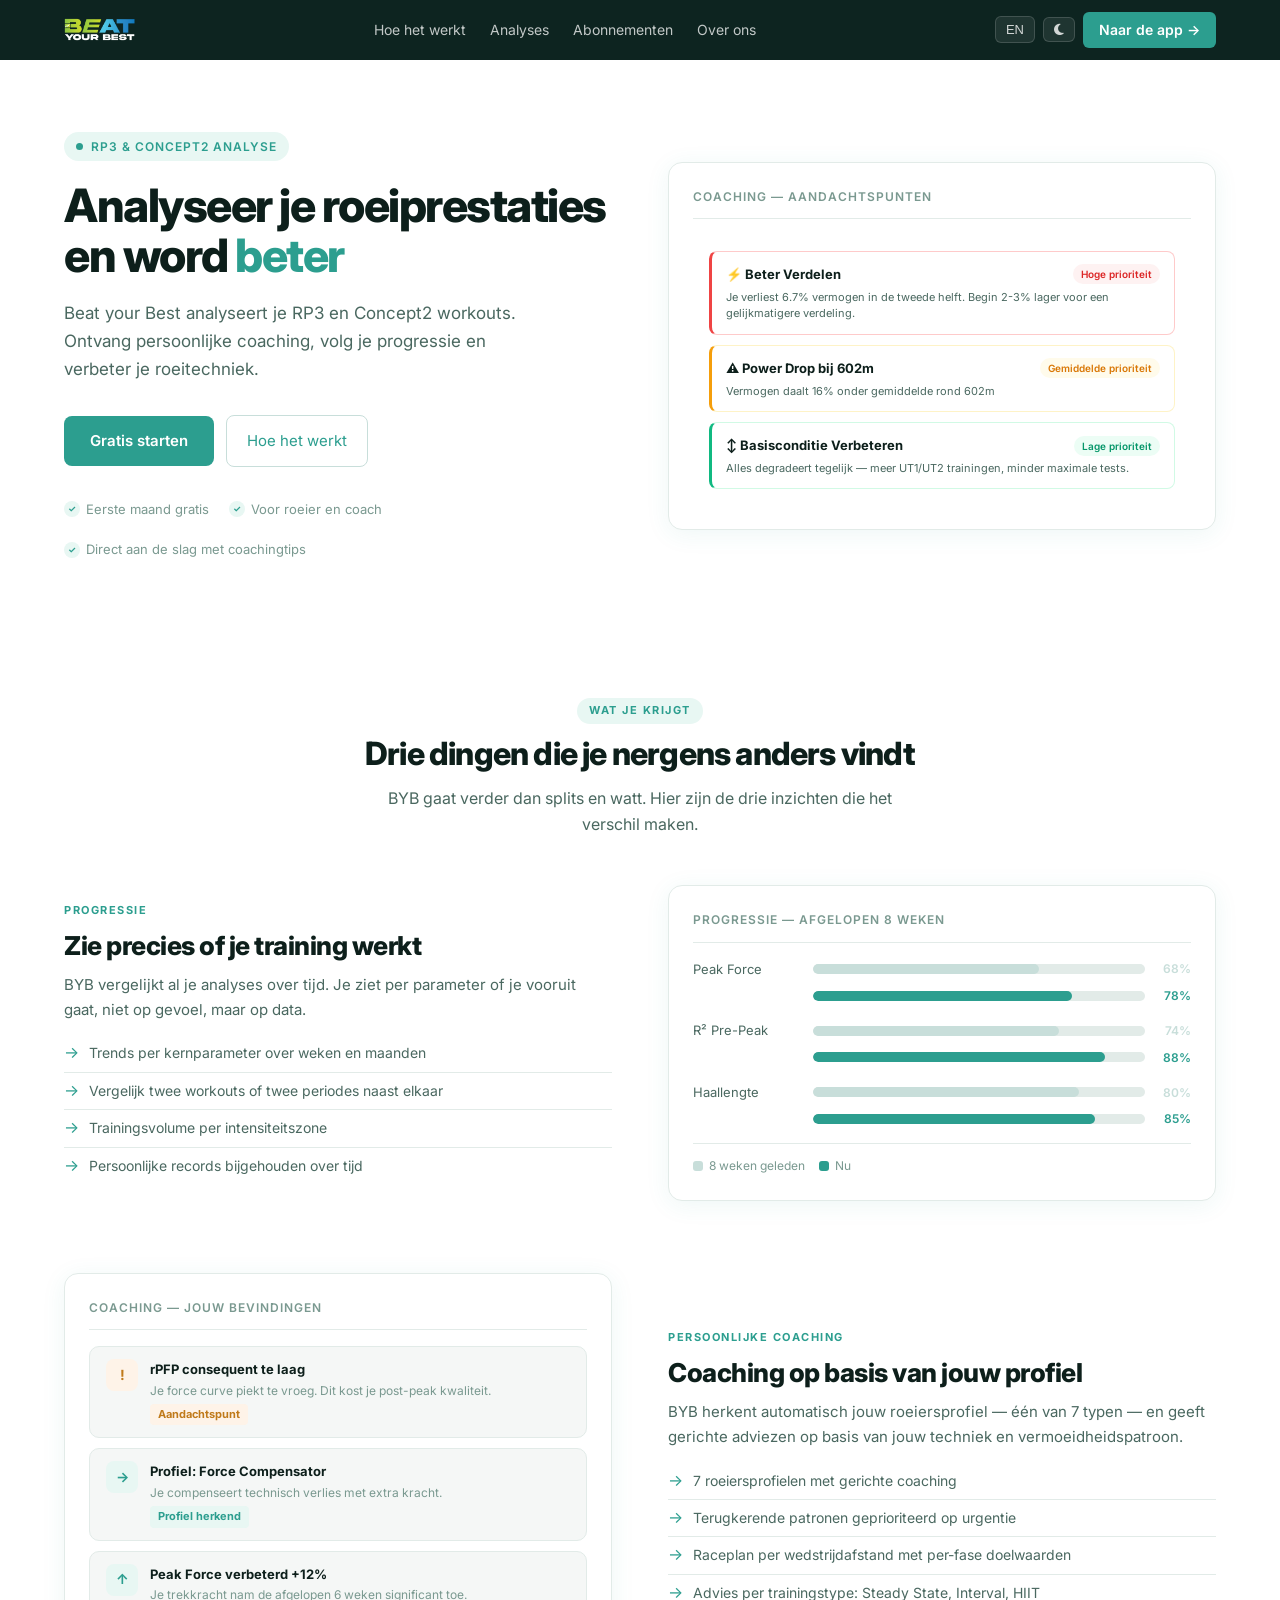
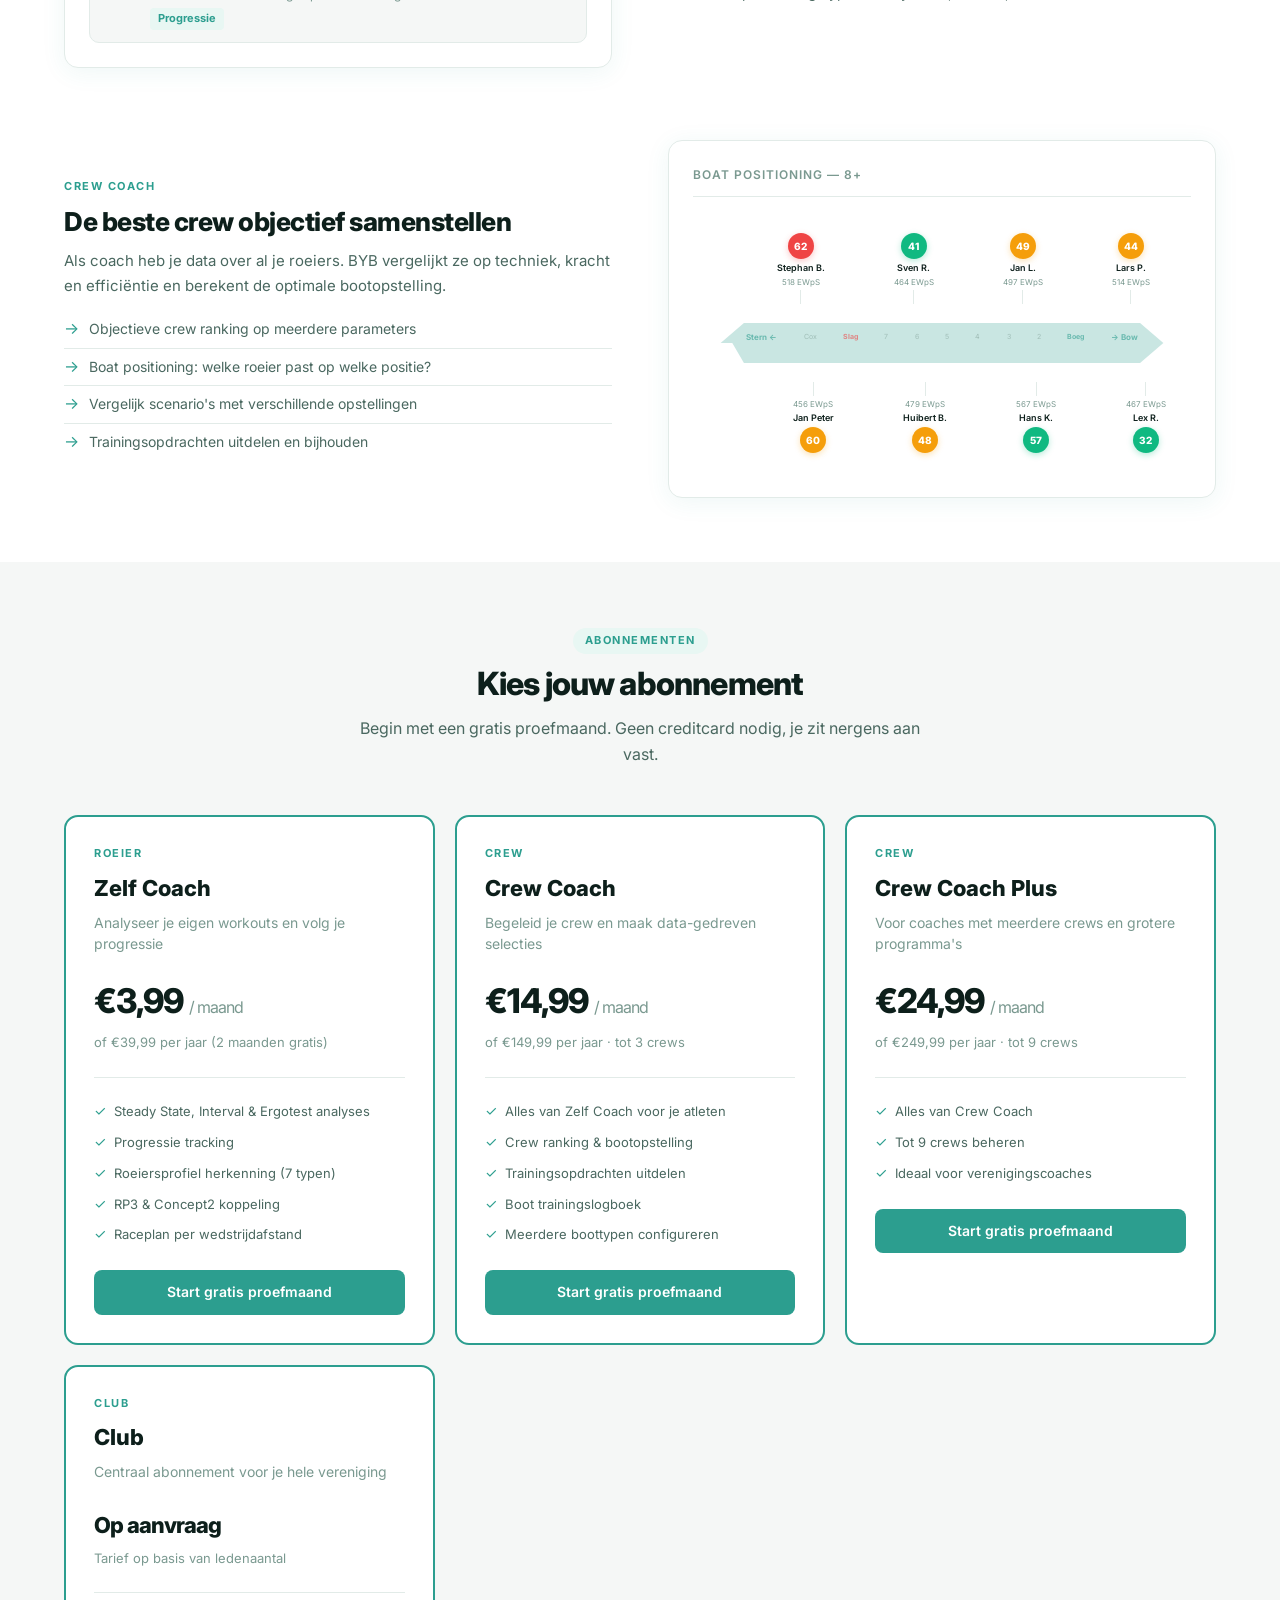
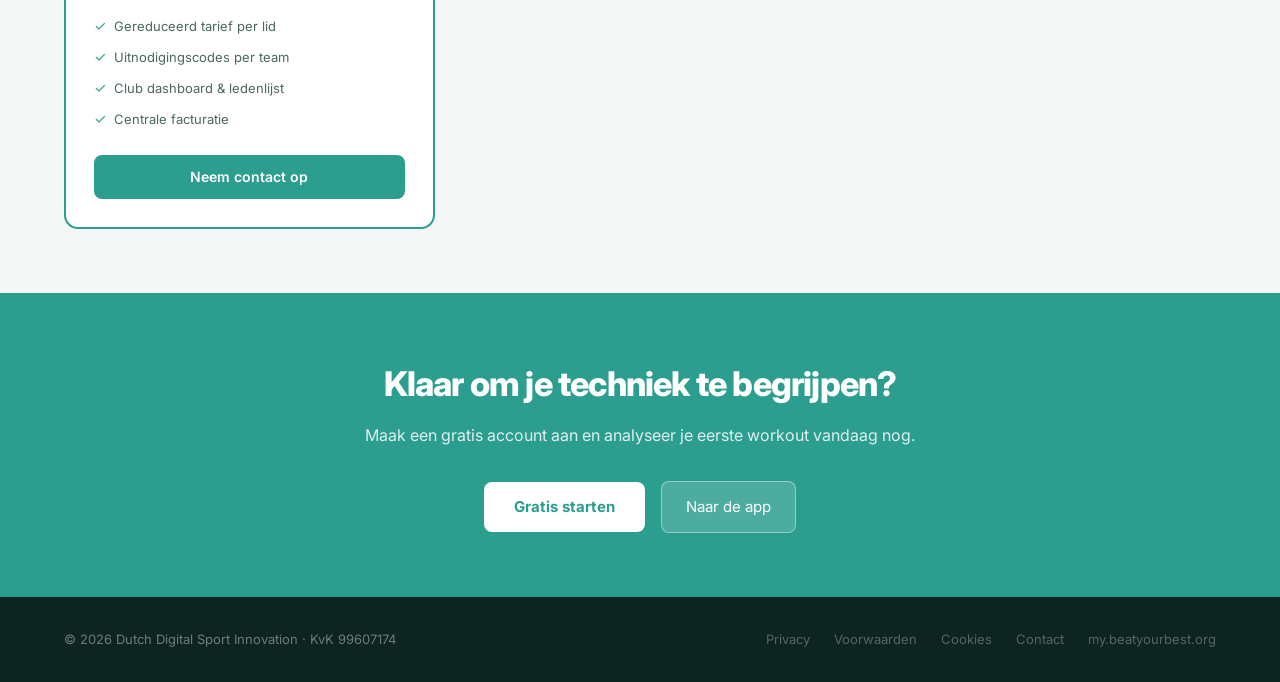
==== index.html @ cb7a7b47 "feat: boat positioning mockup — pointed hull + zigzag rower layout Boat shape: SVG with pointed bow/" ====
<!DOCTYPE html>
<html lang="nl" data-theme="light">
<head>
  <meta charset="UTF-8">
  <meta name="viewport" content="width=device-width, initial-scale=1.0">
  <title>Beat your Best — Analyseer je roeiprestaties</title>
  <meta name="description" content="Beat your Best analyseert je RP3 en Concept2 workouts. Ontvang persoonlijke coaching, volg je progressie en verbeter je roeitechniek.">
  <link rel="icon" type="image/x-icon" href="assets/favicon.ico">
  <link rel="icon" type="image/png" sizes="16x16" href="assets/favicon-16x16.png">
  <link rel="icon" type="image/png" sizes="32x32" href="assets/favicon-32x32.png">
  <link rel="apple-touch-icon" sizes="180x180" href="assets/apple-touch-icon.png">
  <link rel="preconnect" href="https://fonts.googleapis.com">
  <link rel="preconnect" href="https://fonts.gstatic.com" crossorigin>
  <link href="https://fonts.googleapis.com/css2?family=Inter:wght@400;500;600;700&display=swap" rel="stylesheet">
  <link rel="stylesheet" href="https://cdnjs.cloudflare.com/ajax/libs/font-awesome/6.4.0/css/all.min.css">
  <link rel="stylesheet" href="style.css">
</head>
<body>

<nav class="nav">
  <a href="index.html" class="nav-logo"><img src="assets/images/logo.png" alt="Beat your Best"></a>
  <button class="nav-hamburger" id="nav-hamburger" aria-label="Menu" aria-expanded="false">☰</button>
  <div class="nav-links" id="nav-links">
    <a href="how-it-works.html" data-nl="Hoe het werkt" data-en="How it works">Hoe het werkt</a>
    <a href="how-it-works.html#analyses" data-nl="Analyses" data-en="Analyses">Analyses</a>
    <a href="pricing.html" data-nl="Abonnementen" data-en="Pricing">Abonnementen</a>
    <a href="about.html" data-nl="Over ons" data-en="About us">Over ons</a>
  </div>
  <div class="nav-controls">
    <button class="nav-toggle-btn" id="lang-toggle"><i class="fas fa-globe" style="margin-right:4px;font-size:12px;"></i>EN</button>
    <button class="nav-toggle-btn" id="theme-toggle" aria-label="Thema wisselen"><i class="fas fa-moon" style="font-size:13px;"></i></button>
    <a href="https://my.beatyourbest.org" class="btn-portal" data-nl="Naar de app →" data-en="Go to app →">Naar de app →</a>
  </div>
</nav>

<section class="hero">
  <div class="hero-content">
    <div class="hero-eyebrow"><span class="hero-eyebrow-dot"></span><span data-nl="RP3 &amp; Concept2 analyse" data-en="RP3 &amp; Concept2 analysis">RP3 &amp; Concept2 analyse</span></div>
    <h1 class="hero-title"><span data-nl="Analyseer je roeiprestaties en word" data-en="Analyse your rowing performance and get">Analyseer je roeiprestaties en word</span> <em data-nl="beter" data-en="better">beter</em></h1>
    <p class="hero-body" data-nl="Beat your Best analyseert je RP3 en Concept2 workouts. Ontvang persoonlijke coaching, volg je progressie en verbeter je roeitechniek." data-en="Beat your Best analyses your RP3 and Concept2 workouts. Receive personal coaching, track your progression and improve your technique.">Beat your Best analyseert je RP3 en Concept2 workouts. Ontvang persoonlijke coaching, volg je progressie en verbeter je roeitechniek.</p>
    <div class="hero-actions">
      <a href="https://my.beatyourbest.org/register" class="btn-hero" data-nl="Gratis starten" data-en="Start for free">Gratis starten</a>
      <a href="how-it-works.html" class="btn-hero-ghost" data-nl="Hoe het werkt" data-en="How it works">Hoe het werkt</a>
    </div>
    <div class="hero-trust">
      <div class="trust-item"><div class="trust-check">✓</div><span data-nl="Eerste maand gratis" data-en="First month free">Eerste maand gratis</span></div>
      <div class="trust-item"><div class="trust-check">✓</div><span data-nl="Voor roeier en coach" data-en="For rower and coach">Voor roeier en coach</span></div>
      <div class="trust-item"><div class="trust-check">✓</div><span data-nl="Direct aan de slag met coachingtips" data-en="Instant coaching tips">Direct aan de slag met coachingtips</span></div>
    </div>
  </div>

  <div class="hero-mockups">
    <div class="visual-card">
      <div class="vc-header" data-nl="Coaching — Aandachtspunten" data-en="Coaching — Action Points">Coaching — Aandachtspunten</div>
      <div style="padding:16px;">
        <!-- Card 1: Hoge prioriteit -->
        <div style="background:var(--bg-card);border:1px solid #fecaca;border-left:3px solid #ef4444;border-radius:8px;padding:12px 14px;margin-bottom:10px;">
          <div style="display:flex;justify-content:space-between;align-items:center;margin-bottom:4px;">
            <span style="font-size:13px;font-weight:700;color:var(--text-h);">⚡ Beter Verdelen</span>
            <span style="font-size:10px;font-weight:600;background:#fef2f2;color:#dc2626;padding:2px 8px;border-radius:10px;">Hoge prioriteit</span>
          </div>
          <p style="font-size:11px;color:var(--text-body);margin:0;line-height:1.5;">Je verliest 6.7% vermogen in de tweede helft. Begin 2-3% lager voor een gelijkmatigere verdeling.</p>
        </div>
        <!-- Card 2: Gemiddelde prioriteit -->
        <div style="background:var(--bg-card);border:1px solid #fef3c7;border-left:3px solid #f59e0b;border-radius:8px;padding:12px 14px;margin-bottom:10px;">
          <div style="display:flex;justify-content:space-between;align-items:center;margin-bottom:4px;">
            <span style="font-size:13px;font-weight:700;color:var(--text-h);">⚠ Power Drop bij 602m</span>
            <span style="font-size:10px;font-weight:600;background:#fffbeb;color:#d97706;padding:2px 8px;border-radius:10px;">Gemiddelde prioriteit</span>
          </div>
          <p style="font-size:11px;color:var(--text-body);margin:0;line-height:1.5;">Vermogen daalt 16% onder gemiddelde rond 602m</p>
        </div>
        <!-- Card 3: Lage prioriteit -->
        <div style="background:var(--bg-card);border:1px solid #d1fae5;border-left:3px solid #10b981;border-radius:8px;padding:12px 14px;">
          <div style="display:flex;justify-content:space-between;align-items:center;margin-bottom:4px;">
            <span style="font-size:13px;font-weight:700;color:var(--text-h);">↕ Basisconditie Verbeteren</span>
            <span style="font-size:10px;font-weight:600;background:#ecfdf5;color:#059669;padding:2px 8px;border-radius:10px;">Lage prioriteit</span>
          </div>
          <p style="font-size:11px;color:var(--text-body);margin:0;line-height:1.5;">Alles degradeert tegelijk — meer UT1/UT2 trainingen, minder maximale tests.</p>
        </div>
      </div>
    </div>
  </div>
</section>

<section class="section-card">
  <div class="sec-center">
    <div class="sec-pill" data-nl="Wat je krijgt" data-en="What you get">Wat je krijgt</div>
    <h2 class="sec-title" data-nl="Drie dingen die je nergens anders vindt" data-en="Three things you won't find anywhere else">Drie dingen die je nergens anders vindt</h2>
    <p class="sec-sub" data-nl="BYB gaat verder dan splits en watt. Hier zijn de drie inzichten die het verschil maken." data-en="BYB goes beyond splits and watts. Here are the three insights that make the difference.">BYB gaat verder dan splits en watt. Hier zijn de drie inzichten die het verschil maken.</p>
  </div>

  <div class="feature-block">
    <div>
      <div class="feat-label" data-nl="Progressie" data-en="Progression">Progressie</div>
      <h3 class="feat-title" data-nl="Zie precies of je training werkt" data-en="See exactly whether your training works">Zie precies of je training werkt</h3>
      <p class="feat-body" data-nl="BYB vergelijkt al je analyses over tijd. Je ziet per parameter of je vooruit gaat, niet op gevoel, maar op data." data-en="BYB compares all your analyses over time. You see per parameter whether you're improving — not by feel, but by data.">BYB vergelijkt al je analyses over tijd. Je ziet per parameter of je vooruitgaat, niet op gevoel, maar op data.</p>
      <ul class="feat-list">
        <li><span class="fl-dot">→</span><span data-nl="Trends per kernparameter over weken en maanden" data-en="Trends per key parameter over weeks and months">Trends per kernparameter over weken en maanden</span></li>
        <li><span class="fl-dot">→</span><span data-nl="Vergelijk twee workouts of twee periodes naast elkaar" data-en="Compare two workouts or two periods side by side">Vergelijk twee workouts of twee periodes naast elkaar</span></li>
        <li><span class="fl-dot">→</span><span data-nl="Trainingsvolume per intensiteitszone" data-en="Training volume per intensity zone">Trainingsvolume per intensiteitszone</span></li>
        <li><span class="fl-dot">→</span><span data-nl="Persoonlijke records bijgehouden over tijd" data-en="Personal records tracked over time">Persoonlijke records bijgehouden over tijd</span></li>
      </ul>
    </div>
    <div class="visual-card">
      <div class="vc-header" data-nl="Progressie — afgelopen 8 weken" data-en="Progression — last 8 weeks">Progressie — afgelopen 8 weken</div>
      <div class="prog-row"><div class="prog-name">Peak Force</div><div class="prog-bar-bg"><div class="prog-bar prog-bar-prev" style="width:68%"></div></div><div class="prog-val prog-val-prev">68%</div></div>
      <div class="prog-row"><div class="prog-name">&nbsp;</div><div class="prog-bar-bg"><div class="prog-bar" style="width:78%"></div></div><div class="prog-val">78%</div></div>
      <div class="prog-spacer"></div>
      <div class="prog-row"><div class="prog-name">R² Pre-Peak</div><div class="prog-bar-bg"><div class="prog-bar prog-bar-prev" style="width:74%"></div></div><div class="prog-val prog-val-prev">74%</div></div>
      <div class="prog-row"><div class="prog-name">&nbsp;</div><div class="prog-bar-bg"><div class="prog-bar" style="width:88%"></div></div><div class="prog-val">88%</div></div>
      <div class="prog-spacer"></div>
      <div class="prog-row"><div class="prog-name">Haallengte</div><div class="prog-bar-bg"><div class="prog-bar prog-bar-prev" style="width:80%"></div></div><div class="prog-val prog-val-prev">80%</div></div>
      <div class="prog-row"><div class="prog-name">&nbsp;</div><div class="prog-bar-bg"><div class="prog-bar" style="width:85%"></div></div><div class="prog-val">85%</div></div>
      <div class="prog-legend">
        <div class="leg-item"><div class="leg-dot leg-dot-prev"></div><div class="leg-label" data-nl="8 weken geleden" data-en="8 weeks ago">8 weken geleden</div></div>
        <div class="leg-item"><div class="leg-dot"></div><div class="leg-label" data-nl="Nu" data-en="Now">Nu</div></div>
      </div>
    </div>
  </div>

  <div class="feature-block feature-block-reverse">
    <div>
      <div class="feat-label" data-nl="Persoonlijke coaching" data-en="Personal coaching">Persoonlijke coaching</div>
      <h3 class="feat-title" data-nl="Coaching op basis van jouw profiel" data-en="Coaching based on your profile">Coaching op basis van jouw profiel</h3>
      <p class="feat-body" data-nl="BYB herkent automatisch jouw roeiersprofiel — één van 7 typen — en geeft gerichte adviezen op basis van jouw techniek en vermoeidheidspatroon." data-en="BYB automatically identifies your rowing profile — one of 7 types — and gives targeted advice based on your technique and fatigue pattern.">BYB herkent automatisch jouw roeiersprofiel — één van 7 typen — en geeft gerichte adviezen op basis van jouw techniek en vermoeidheidspatroon.</p>
      <ul class="feat-list">
        <li><span class="fl-dot">→</span><span data-nl="7 roeiersprofielen met gerichte coaching" data-en="7 rowing profiles with targeted coaching">7 roeiersprofielen met gerichte coaching</span></li>
        <li><span class="fl-dot">→</span><span data-nl="Terugkerende patronen geprioriteerd op urgentie" data-en="Recurring patterns prioritised by urgency">Terugkerende patronen geprioriteerd op urgentie</span></li>
        <li><span class="fl-dot">→</span><span data-nl="Raceplan per wedstrijdafstand met per-fase doelwaarden" data-en="Race plan per distance with per-phase targets">Raceplan per wedstrijdafstand met per-fase doelwaarden</span></li>
        <li><span class="fl-dot">→</span><span data-nl="Advies per trainingstype: Steady State, Interval, HIIT" data-en="Advice per training type: Steady State, Interval, HIIT">Advies per trainingstype: Steady State, Interval, HIIT</span></li>
      </ul>
    </div>
    <div class="visual-card">
      <div class="vc-header" data-nl="Coaching — jouw bevindingen" data-en="Coaching — your findings">Coaching — jouw bevindingen</div>
      <div class="coach-pill-row">
        <div class="coach-pill"><div class="cp-icon cp-icon-warn">!</div><div><div class="cp-title" data-nl="rPFP consequent te laag" data-en="rPFP consistently too low">rPFP consequent te laag</div><div class="cp-body" data-nl="Je force curve piekt te vroeg. Dit kost je post-peak kwaliteit." data-en="Your force curve peaks too early, costing post-peak quality.">Je force curve piekt te vroeg. Dit kost je post-peak kwaliteit.</div><span class="cp-tag cp-tag-warn" data-nl="Aandachtspunt" data-en="Action point">Aandachtspunt</span></div></div>
        <div class="coach-pill"><div class="cp-icon">→</div><div><div class="cp-title" data-nl="Profiel: Force Compensator" data-en="Profile: Force Compensator">Profiel: Force Compensator</div><div class="cp-body" data-nl="Je compenseert technisch verlies met extra kracht." data-en="You compensate for technical loss with extra power.">Je compenseert technisch verlies met extra kracht.</div><span class="cp-tag" data-nl="Profiel herkend" data-en="Profile identified">Profiel herkend</span></div></div>
        <div class="coach-pill"><div class="cp-icon">↑</div><div><div class="cp-title" data-nl="Peak Force verbeterd +12%" data-en="Peak Force improved +12%">Peak Force verbeterd +12%</div><div class="cp-body" data-nl="Je trekkracht nam de afgelopen 6 weken significant toe." data-en="Your pulling force increased significantly over 6 weeks.">Je trekkracht nam de afgelopen 6 weken significant toe.</div><span class="cp-tag" data-nl="Progressie" data-en="Progression">Progressie</span></div></div>
      </div>
    </div>
  </div>

  <div class="feature-block">
    <div>
      <div class="feat-label">Crew Coach</div>
      <h3 class="feat-title" data-nl="De beste crew objectief samenstellen" data-en="Objectively build the best crew">De beste crew objectief samenstellen</h3>
      <p class="feat-body" data-nl="Als coach heb je data over al je roeiers. BYB vergelijkt ze op techniek, kracht en efficiëntie en berekent de optimale bootopstelling." data-en="As a coach you have data on all your rowers. BYB compares them on technique, strength and efficiency and calculates the optimal boat line-up.">Als coach heb je data over al je roeiers. BYB vergelijkt ze op techniek, kracht en efficiëntie en berekent de optimale bootopstelling.</p>
      <ul class="feat-list">
        <li><span class="fl-dot">→</span><span data-nl="Objectieve crew ranking op meerdere parameters" data-en="Objective crew ranking on multiple parameters">Objectieve crew ranking op meerdere parameters</span></li>
        <li><span class="fl-dot">→</span><span data-nl="Boat positioning: welke roeier past op welke positie?" data-en="Boat positioning: which rower fits which position?">Boat positioning: welke roeier past op welke positie?</span></li>
        <li><span class="fl-dot">→</span><span data-nl="Vergelijk scenario's met verschillende opstellingen" data-en="Compare scenarios with different line-ups">Vergelijk scenario's met verschillende opstellingen</span></li>
        <li><span class="fl-dot">→</span><span data-nl="Trainingsopdrachten uitdelen en bijhouden" data-en="Assign and track training tasks">Trainingsopdrachten uitdelen en bijhouden</span></li>
      </ul>
    </div>
    <div class="visual-card">
      <div class="vc-header" data-nl="Boat Positioning — 8+" data-en="Boat Positioning — 8+">Boat Positioning — 8+</div>
      <!-- Boat shape with positions -->
      <div style="padding:20px 16px;">
        <!-- Boat SVG with pointed ends + zigzag rowers -->
        <div style="position:relative;height:220px;">
          <!-- Boat shape SVG -->
          <svg viewBox="0 0 400 60" style="position:absolute;top:80px;left:0;width:100%;height:60px;opacity:0.25;" preserveAspectRatio="none">
            <path d="M20,30 Q0,30 10,30 L30,10 L370,10 L390,30 L370,50 L30,50 Z" fill="#2c9e8f" />
          </svg>
          <!-- Position labels on boat -->
          <div style="position:absolute;top:98px;left:0;right:0;display:flex;justify-content:space-between;padding:0 8%;">
            <span style="font-size:8px;font-weight:700;color:var(--accent);opacity:0.6;">Stern ←</span>
            <span style="font-size:7px;color:var(--text-muted);opacity:0.5;">Cox</span>
            <span style="font-size:7px;font-weight:700;color:#ef4444;opacity:0.6;">Slag</span>
            <span style="font-size:7px;color:var(--text-muted);opacity:0.5;">7</span>
            <span style="font-size:7px;color:var(--text-muted);opacity:0.5;">6</span>
            <span style="font-size:7px;color:var(--text-muted);opacity:0.5;">5</span>
            <span style="font-size:7px;color:var(--text-muted);opacity:0.5;">4</span>
            <span style="font-size:7px;color:var(--text-muted);opacity:0.5;">3</span>
            <span style="font-size:7px;color:var(--text-muted);opacity:0.5;">2</span>
            <span style="font-size:7px;font-weight:700;color:var(--accent);opacity:0.6;">Boeg</span>
            <span style="font-size:8px;font-weight:700;color:var(--accent);opacity:0.6;">→ Bow</span>
          </div>
          <!-- SB rowers (top, offset right = verband) -->
          <div style="position:absolute;top:0;left:12%;right:8%;display:flex;justify-content:space-between;">
            <div style="text-align:center;transform:translateX(12px);">
              <div style="width:26px;height:26px;border-radius:50%;background:#ef4444;color:white;font-weight:800;font-size:10px;display:flex;align-items:center;justify-content:center;margin:0 auto 2px;box-shadow:0 2px 6px rgba(239,68,68,0.3);">62</div>
              <div style="font-weight:600;color:var(--text-h);font-size:9px;">Stephan B.</div>
              <div style="color:var(--text-muted);font-size:8px;">518 EWpS</div>
              <div style="width:1px;height:14px;background:var(--border);margin:2px auto 0;"></div>
            </div>
            <div style="text-align:center;transform:translateX(12px);">
              <div style="width:26px;height:26px;border-radius:50%;background:#10b981;color:white;font-weight:800;font-size:10px;display:flex;align-items:center;justify-content:center;margin:0 auto 2px;box-shadow:0 2px 6px rgba(16,185,129,0.3);">41</div>
              <div style="font-weight:600;color:var(--text-h);font-size:9px;">Sven R.</div>
              <div style="color:var(--text-muted);font-size:8px;">464 EWpS</div>
              <div style="width:1px;height:14px;background:var(--border);margin:2px auto 0;"></div>
            </div>
            <div style="text-align:center;transform:translateX(12px);">
              <div style="width:26px;height:26px;border-radius:50%;background:#f59e0b;color:white;font-weight:800;font-size:10px;display:flex;align-items:center;justify-content:center;margin:0 auto 2px;box-shadow:0 2px 6px rgba(245,158,11,0.3);">49</div>
              <div style="font-weight:600;color:var(--text-h);font-size:9px;">Jan L.</div>
              <div style="color:var(--text-muted);font-size:8px;">497 EWpS</div>
              <div style="width:1px;height:14px;background:var(--border);margin:2px auto 0;"></div>
            </div>
            <div style="text-align:center;transform:translateX(12px);">
              <div style="width:26px;height:26px;border-radius:50%;background:#f59e0b;color:white;font-weight:800;font-size:10px;display:flex;align-items:center;justify-content:center;margin:0 auto 2px;box-shadow:0 2px 6px rgba(245,158,11,0.3);">44</div>
              <div style="font-weight:600;color:var(--text-h);font-size:9px;">Lars P.</div>
              <div style="color:var(--text-muted);font-size:8px;">514 EWpS</div>
              <div style="width:1px;height:14px;background:var(--border);margin:2px auto 0;"></div>
            </div>
          </div>
          <!-- BB rowers (bottom, no offset = verband pattern) -->
          <div style="position:absolute;bottom:0;left:18%;right:2%;display:flex;justify-content:space-between;">
            <div style="text-align:center;">
              <div style="width:1px;height:14px;background:var(--border);margin:0 auto 2px;"></div>
              <div style="color:var(--text-muted);font-size:8px;">456 EWpS</div>
              <div style="font-weight:600;color:var(--text-h);font-size:9px;">Jan Peter</div>
              <div style="width:26px;height:26px;border-radius:50%;background:#f59e0b;color:white;font-weight:800;font-size:10px;display:flex;align-items:center;justify-content:center;margin:2px auto 0;box-shadow:0 2px 6px rgba(245,158,11,0.3);">60</div>
            </div>
            <div style="text-align:center;">
              <div style="width:1px;height:14px;background:var(--border);margin:0 auto 2px;"></div>
              <div style="color:var(--text-muted);font-size:8px;">479 EWpS</div>
              <div style="font-weight:600;color:var(--text-h);font-size:9px;">Huibert B.</div>
              <div style="width:26px;height:26px;border-radius:50%;background:#f59e0b;color:white;font-weight:800;font-size:10px;display:flex;align-items:center;justify-content:center;margin:2px auto 0;box-shadow:0 2px 6px rgba(245,158,11,0.3);">48</div>
            </div>
            <div style="text-align:center;">
              <div style="width:1px;height:14px;background:var(--border);margin:0 auto 2px;"></div>
              <div style="color:var(--text-muted);font-size:8px;">567 EWpS</div>
              <div style="font-weight:600;color:var(--text-h);font-size:9px;">Hans K.</div>
              <div style="width:26px;height:26px;border-radius:50%;background:#10b981;color:white;font-weight:800;font-size:10px;display:flex;align-items:center;justify-content:center;margin:2px auto 0;box-shadow:0 2px 6px rgba(16,185,129,0.3);">57</div>
            </div>
            <div style="text-align:center;">
              <div style="width:1px;height:14px;background:var(--border);margin:0 auto 2px;"></div>
              <div style="color:var(--text-muted);font-size:8px;">467 EWpS</div>
              <div style="font-weight:600;color:var(--text-h);font-size:9px;">Lex R.</div>
              <div style="width:26px;height:26px;border-radius:50%;background:#10b981;color:white;font-weight:800;font-size:10px;display:flex;align-items:center;justify-content:center;margin:2px auto 0;box-shadow:0 2px 6px rgba(16,185,129,0.3);">32</div>
            </div>
          </div>
        </div>
      </div>
    </div>
  </div>
</section>

<section class="section" id="abonnementen">
  <div class="sec-center">
    <div class="sec-pill" data-nl="Abonnementen" data-en="Pricing">Abonnementen</div>
    <h2 class="sec-title" data-nl="Kies jouw abonnement" data-en="Choose your plan">Kies jouw abonnement</h2>
    <p class="sec-sub" data-nl="Begin met een gratis proefmaand. Geen creditcard nodig, je zit nergens aan vast." data-en="Start with a free trial month. No credit card needed, no commitment.">Begin met een gratis proefmaand. Geen creditcard nodig, je zit nergens aan vast.</p>
  </div>
  <div class="pricing-grid">
    <div class="price-card price-card-featured">
      <div class="price-for" data-nl="Roeier" data-en="Rower">Roeier</div>
      <div class="price-name">Zelf Coach</div>
      <div class="price-tagline" data-nl="Analyseer je eigen workouts en volg je progressie" data-en="Analyse your own workouts and track your progression">Analyseer je eigen workouts en volg je progressie</div>
      <div class="price-amount">€3,99 <span>/ <span data-nl="maand" data-en="month">maand</span></span></div>
      <div class="price-period" data-nl="of €39,99 per jaar (2 maanden gratis)" data-en="or €39.99 per year (2 months free)">of €39,99 per jaar (2 maanden gratis)</div>
      <hr class="price-divider">
      <ul class="price-features">
        <li><span class="pf-check">✓</span><span data-nl="Steady State, Interval &amp; Ergotest analyses" data-en="Steady State, Interval &amp; Ergotest analyses">Steady State, Interval &amp; Ergotest analyses</span></li>
        <li><span class="pf-check">✓</span><span data-nl="Progressie tracking" data-en="Progression tracking">Progressie tracking</span></li>
        <li><span class="pf-check">✓</span><span data-nl="Roeiersprofiel herkenning (7 typen)" data-en="Rowing profile identification (7 types)">Roeiersprofiel herkenning (7 typen)</span></li>
        <li><span class="pf-check">✓</span><span data-nl="RP3 &amp; Concept2 koppeling" data-en="RP3 &amp; Concept2 integration">RP3 &amp; Concept2 koppeling</span></li>
        <li><span class="pf-check">✓</span><span data-nl="Raceplan per wedstrijdafstand" data-en="Race plan per competition distance">Raceplan per wedstrijdafstand</span></li>
      </ul>
      <a href="https://my.beatyourbest.org/register" class="btn-price btn-price-solid" data-nl="Start gratis proefmaand" data-en="Start free trial">Start gratis proefmaand</a>
    </div>
    <div class="price-card price-card-featured">
      <div class="price-for" data-nl="Crew" data-en="Crew">Crew</div>
      <div class="price-name">Crew Coach</div>
      <div class="price-tagline" data-nl="Begeleid je crew en maak data-gedreven selecties" data-en="Guide your crew and make data-driven selections">Begeleid je crew en maak data-gedreven selecties</div>
      <div class="price-amount">€14,99 <span>/ <span data-nl="maand" data-en="month">maand</span></span></div>
      <div class="price-period" data-nl="of €149,99 per jaar · tot 3 crews" data-en="or €149.99 per year · up to 3 crews">of €149,99 per jaar · tot 3 crews</div>
      <hr class="price-divider">
      <ul class="price-features">
        <li><span class="pf-check">✓</span><span data-nl="Alles van Zelf Coach voor je atleten" data-en="Everything from Zelf Coach for your athletes">Alles van Zelf Coach voor je atleten</span></li>
        <li><span class="pf-check">✓</span><span data-nl="Crew ranking &amp; bootopstelling" data-en="Crew ranking &amp; boat positioning">Crew ranking &amp; bootopstelling</span></li>
        <li><span class="pf-check">✓</span><span data-nl="Trainingsopdrachten uitdelen" data-en="Assign training tasks">Trainingsopdrachten uitdelen</span></li>
        <li><span class="pf-check">✓</span><span data-nl="Boot trainingslogboek" data-en="Boat training log">Boot trainingslogboek</span></li>
        <li><span class="pf-check">✓</span><span data-nl="Meerdere boottypen configureren" data-en="Configure multiple boat types">Meerdere boottypen configureren</span></li>
      </ul>
      <a href="https://my.beatyourbest.org/register" class="btn-price btn-price-solid" data-nl="Start gratis proefmaand" data-en="Start free trial">Start gratis proefmaand</a>
    </div>
    <div class="price-card price-card-featured">
      <div class="price-for" data-nl="Crew" data-en="Crew">Crew</div>
      <div class="price-name">Crew Coach Plus</div>
      <div class="price-tagline" data-nl="Voor coaches met meerdere crews en grotere programma's" data-en="For coaches with multiple crews and larger programs">Voor coaches met meerdere crews en grotere programma's</div>
      <div class="price-amount">€24,99 <span>/ <span data-nl="maand" data-en="month">maand</span></span></div>
      <div class="price-period" data-nl="of €249,99 per jaar · tot 9 crews" data-en="or €249.99 per year · up to 9 crews">of €249,99 per jaar · tot 9 crews</div>
      <hr class="price-divider">
      <ul class="price-features">
        <li><span class="pf-check">✓</span><span data-nl="Alles van Crew Coach" data-en="Everything from Crew Coach">Alles van Crew Coach</span></li>
        <li><span class="pf-check">✓</span><span data-nl="Tot 9 crews beheren" data-en="Manage up to 9 crews">Tot 9 crews beheren</span></li>
        <li><span class="pf-check">✓</span><span data-nl="Ideaal voor verenigingscoaches" data-en="Ideal for club coaches">Ideaal voor verenigingscoaches</span></li>
      </ul>
      <a href="https://my.beatyourbest.org/register" class="btn-price btn-price-solid" data-nl="Start gratis proefmaand" data-en="Start free trial">Start gratis proefmaand</a>
    </div>
    <div class="price-card price-card-featured">
      <div class="price-for" data-nl="Club" data-en="Club">Club</div>
      <div class="price-name">Club</div>
      <div class="price-tagline" data-nl="Centraal abonnement voor je hele vereniging" data-en="Central subscription for your entire club">Centraal abonnement voor je hele vereniging</div>
      <div class="price-amount price-amount-sm" data-nl="Op aanvraag" data-en="On request">Op aanvraag</div>
      <div class="price-period" data-nl="Tarief op basis van ledenaantal" data-en="Pricing based on member count">Tarief op basis van ledenaantal</div>
      <hr class="price-divider">
      <ul class="price-features">
        <li><span class="pf-check">✓</span><span data-nl="Gereduceerd tarief per lid" data-en="Reduced rate per member">Gereduceerd tarief per lid</span></li>
        <li><span class="pf-check">✓</span><span data-nl="Uitnodigingscodes per team" data-en="Invitation codes per team">Uitnodigingscodes per team</span></li>
        <li><span class="pf-check">✓</span><span data-nl="Club dashboard &amp; ledenlijst" data-en="Club dashboard &amp; member list">Club dashboard &amp; ledenlijst</span></li>
        <li><span class="pf-check">✓</span><span data-nl="Centrale facturatie" data-en="Central invoicing">Centrale facturatie</span></li>
      </ul>
      <a href="mailto:info@beatyourbest.org" class="btn-price btn-price-solid" data-nl="Neem contact op" data-en="Contact us">Neem contact op</a>
    </div>
  </div>
</section>

<div class="cta-block">
  <h2 class="cta-title" data-nl="Klaar om je techniek te begrijpen?" data-en="Ready to understand your technique?">Klaar om je techniek te begrijpen?</h2>
  <p class="cta-sub" data-nl="Maak een gratis account aan en analyseer je eerste workout vandaag nog." data-en="Create a free account and analyse your first workout today.">Maak een gratis account aan en analyseer je eerste workout vandaag nog.</p>
  <a href="https://my.beatyourbest.org/register" class="btn-cta" data-nl="Gratis starten" data-en="Start for free">Gratis starten</a>
  <a href="https://my.beatyourbest.org" class="btn-cta-ghost" data-nl="Naar de app" data-en="Go to app">Naar de app</a>
</div>

<footer class="footer">
  <div class="footer-logo">© 2026 Dutch Digital Sport Innovation · KvK 99607174</div>
  <div class="footer-links">
    <a href="privacy.html" data-nl="Privacy" data-en="Privacy">Privacy</a>
    <a href="terms.html" data-nl="Voorwaarden" data-en="Terms">Voorwaarden</a>
    <a href="cookies.html" data-nl="Cookies" data-en="Cookies">Cookies</a>
    <a href="about.html#contact" data-nl="Contact" data-en="Contact">Contact</a>
    <a href="https://my.beatyourbest.org">my.beatyourbest.org</a>
  </div>
</footer>

<script src="main.js"></script>
</body>
</html>
---- style.css ----
/* ================================================
   Beat Your Best — style.css  v2
   CSS-variabelen · Dark mode · Responsive
   ================================================ */

:root {
  --bg:            #f5f7f6;
  --bg-card:       #ffffff;
  --bg-nav:        #0d2420;
  --bg-accent:     #e8f7f3;
  --text-h:        #0d1f1b;
  --text-body:     #4a6860;
  --text-muted:    #7a9990;
  --text-nav:      rgba(255,255,255,0.75);
  --accent:        #2c9e8f;
  --accent-h:      #237f72;
  --accent-lt:     #4dbfb0;
  --accent-bg:     #e8f7f3;
  --accent-border: #c8deda;
  --border:        #e2ebe8;
  --shadow:        0 4px 24px rgba(44,158,143,0.08);
}

[data-theme="dark"] {
  --bg:            #0a1e1a;
  --bg-card:       #112920;
  --bg-nav:        #071410;
  --bg-accent:     #0d2d28;
  --text-h:        #e0f0ec;
  --text-body:     #7aada5;
  --text-muted:    #3d7068;
  --text-nav:      rgba(255,255,255,0.65);
  --accent:        #4dbfb0;
  --accent-h:      #3aa898;
  --accent-lt:     #6dcfc2;
  --accent-bg:     #0d2d28;
  --accent-border: #1e4d43;
  --border:        #1a3830;
  --shadow:        0 4px 24px rgba(0,0,0,0.3);
}

*,*::before,*::after{box-sizing:border-box;margin:0;padding:0}
html{scroll-behavior:smooth}
body{font-family:'Inter',-apple-system,BlinkMacSystemFont,'Segoe UI',sans-serif;background:var(--bg);color:var(--text-body);font-size:16px;line-height:1.6;transition:background .2s,color .2s}
a{color:var(--accent);text-decoration:none}
img{max-width:100%;display:block}

/* NAV */
.nav{background:var(--bg-nav);padding:0 5%;display:flex;align-items:center;justify-content:space-between;height:60px;position:sticky;top:0;z-index:100;gap:16px}
.nav-logo{display:flex;align-items:center;flex-shrink:0}
.nav-logo img{height:36px;border-radius:4px;display:block}
.nav-links{display:flex;gap:24px;align-items:center}
.nav-links a{color:var(--text-nav);font-size:14px;white-space:nowrap;transition:color .15s}
.nav-links a:hover{color:#fff}
.nav-controls{display:flex;align-items:center;gap:8px;flex-shrink:0}
.nav-toggle-btn{background:rgba(255,255,255,0.08);border:1px solid rgba(255,255,255,0.15);color:rgba(255,255,255,0.8);border-radius:6px;padding:5px 10px;font-size:13px;cursor:pointer;display:flex;align-items:center;gap:4px;transition:background .15s;white-space:nowrap}
.nav-toggle-btn:hover{background:rgba(255,255,255,0.15)}
.btn-portal{background:var(--accent);color:#fff;border:none;padding:7px 16px;border-radius:6px;font-size:14px;font-weight:600;cursor:pointer;white-space:nowrap;transition:background .15s}
.btn-portal:hover{background:var(--accent-h);color:#fff}
.nav-hamburger{display:none;background:none;border:1px solid rgba(255,255,255,0.2);color:#fff;border-radius:6px;padding:6px 10px;font-size:18px;cursor:pointer;flex-shrink:0}

/* SECTIONS */
.section{padding:64px 5%;background:var(--bg)}
.section-card{padding:64px 5%;background:var(--bg-card)}
.sec-center{text-align:center;margin-bottom:48px}
.sec-pill{display:inline-block;background:var(--accent-bg);color:var(--accent);font-size:11px;font-weight:700;letter-spacing:1.5px;text-transform:uppercase;padding:4px 12px;border-radius:20px;margin-bottom:12px}
.sec-title{font-size:32px;font-weight:800;letter-spacing:-.8px;color:var(--text-h);margin-bottom:12px;line-height:1.15}
.sec-sub{font-size:16px;color:var(--text-body);line-height:1.65;max-width:560px;margin:0 auto}

/* HERO */
.hero{background:var(--bg-card);padding:72px 5%;display:grid;grid-template-columns:1fr 1fr;gap:56px;align-items:center}
.hero-eyebrow{display:inline-flex;align-items:center;gap:8px;background:var(--accent-bg);color:var(--accent);font-size:12px;font-weight:600;letter-spacing:1px;text-transform:uppercase;padding:5px 12px;border-radius:20px;margin-bottom:20px}
.hero-eyebrow-dot{width:7px;height:7px;background:var(--accent);border-radius:50%;display:inline-block}
.hero-title{font-size:46px;font-weight:800;line-height:1.08;letter-spacing:-1.5px;color:var(--text-h);margin-bottom:18px}
.hero-title em{color:var(--accent);font-style:normal}
.hero-body{font-size:17px;color:var(--text-body);line-height:1.65;margin-bottom:32px;max-width:460px}
.hero-actions{display:flex;gap:12px;align-items:center;margin-bottom:32px;flex-wrap:wrap}
.btn-hero{background:var(--accent);color:#fff;border:none;padding:13px 26px;border-radius:8px;font-size:15px;font-weight:600;cursor:pointer;text-decoration:none;display:inline-block;transition:background .15s}
.btn-hero:hover{background:var(--accent-h);color:#fff}
.btn-hero-ghost{background:none;border:1px solid var(--accent-border);color:var(--accent);padding:13px 20px;border-radius:8px;font-size:15px;cursor:pointer;text-decoration:none;display:inline-block;transition:background .15s}
.btn-hero-ghost:hover{background:var(--accent-bg)}
.hero-trust{display:flex;gap:20px;flex-wrap:wrap}
.trust-item{display:flex;align-items:center;gap:6px;font-size:13px;color:var(--text-muted)}
.trust-check{width:16px;height:16px;background:var(--accent-bg);border-radius:50%;display:flex;align-items:center;justify-content:center;color:var(--accent);font-size:9px;font-weight:700;flex-shrink:0}

/* HERO MOCKUPS */
.hero-mockups{display:flex;flex-direction:column;gap:12px}
.mockup-card{background:var(--bg-card);border:1px solid var(--border);border-radius:14px;overflow:hidden;box-shadow:var(--shadow)}
.mockup-bar{background:#0d2420;padding:10px 16px;display:flex;align-items:center;gap:6px}
.mockup-dot{width:8px;height:8px;border-radius:50%;background:rgba(255,255,255,0.2)}
.mockup-url{font-size:11px;color:rgba(255,255,255,0.3);margin-left:6px}
.mockup-body{padding:16px}
.mockup-row{display:flex;align-items:center;gap:10px;padding:8px 0;border-bottom:1px solid var(--border)}
.mockup-row:last-child{border-bottom:none}
.mock-badge{font-size:10px;font-weight:700;padding:2px 7px;border-radius:4px;flex-shrink:0}
.mock-badge-ss{background:#e8f7f3;color:#2c9e8f}
.mock-badge-il{background:#e8f0f7;color:#3a6ea8}
.mock-badge-hi{background:#f7ede8;color:#a84e3a}
.mock-badge-et{background:#f0f7e8;color:#5a9a2e}
.mock-title{font-size:12px;font-weight:600;color:var(--text-h);flex:1}
.mock-split{font-size:12px;color:var(--text-muted)}
.mock-iof{font-size:12px;font-weight:700;color:var(--accent)}
.mockup-stats{display:grid;grid-template-columns:repeat(3,1fr);gap:8px;margin-top:12px}
.mock-stat{background:var(--bg);border-radius:8px;padding:10px;text-align:center}
.mock-stat-val{font-size:16px;font-weight:800;color:var(--text-h)}
.mock-stat-lbl{font-size:10px;color:var(--text-muted);text-transform:uppercase;letter-spacing:.5px;margin-top:2px}
.mockup-small{background:var(--bg-card);border:1px solid var(--border);border-radius:12px;padding:14px}
.ms-header{font-size:11px;font-weight:600;color:var(--text-muted);text-transform:uppercase;letter-spacing:1px;margin-bottom:10px}
.ms-row{display:flex;align-items:center;gap:8px;margin-bottom:6px}
.ms-name{font-size:12px;color:var(--text-body);width:90px;flex-shrink:0}
.ms-bar-bg{flex:1;height:7px;background:var(--border);border-radius:4px;overflow:hidden;position:relative}
.ms-bar-prev{height:100%;border-radius:4px;background:var(--accent-border)}
.ms-bar-now{height:100%;border-radius:4px;background:var(--accent);position:absolute;top:0;left:0}

/* FEATURES */
.feature-block{display:grid;grid-template-columns:1fr 1fr;gap:56px;align-items:center;margin-bottom:72px}
.feature-block:last-child{margin-bottom:0}
.feature-block-reverse{direction:rtl}
.feature-block-reverse>*{direction:ltr}
.feat-label{font-size:11px;font-weight:700;letter-spacing:1.5px;text-transform:uppercase;color:var(--accent);margin-bottom:10px}
.feat-title{font-size:26px;font-weight:800;letter-spacing:-.5px;color:var(--text-h);margin-bottom:12px;line-height:1.2}
.feat-body{font-size:15px;color:var(--text-body);line-height:1.65;margin-bottom:20px}
.feat-list{list-style:none}
.feat-list li{font-size:14px;color:var(--text-body);padding:7px 0;display:flex;gap:10px;align-items:flex-start;border-top:1px solid var(--border)}
.feat-list li:first-child{border-top:none;padding-top:0}
.fl-dot{color:var(--accent);flex-shrink:0;font-size:16px;line-height:1.3}

/* VISUAL CARDS */
.visual-card{background:var(--bg-card);border:1px solid var(--border);border-radius:14px;padding:24px;box-shadow:var(--shadow)}
.vc-header{font-size:12px;font-weight:600;color:var(--text-muted);text-transform:uppercase;letter-spacing:1px;margin-bottom:16px;padding-bottom:12px;border-bottom:1px solid var(--border)}
.prog-row{display:flex;align-items:center;gap:10px;margin-bottom:6px}
.prog-name{font-size:13px;color:var(--text-body);width:110px;flex-shrink:0}
.prog-bar-bg{flex:1;height:10px;background:var(--border);border-radius:5px;overflow:hidden}
.prog-bar{height:100%;border-radius:5px;background:var(--accent)}
.prog-bar-prev{background:var(--accent-border)}
.prog-val{font-size:12px;font-weight:600;color:var(--accent);width:36px;text-align:right}
.prog-val-prev{color:var(--accent-border)}
.prog-spacer{height:8px}
.prog-legend{display:flex;gap:14px;margin-top:14px;padding-top:12px;border-top:1px solid var(--border)}
.leg-item{display:flex;align-items:center;gap:6px}
.leg-dot{width:10px;height:10px;border-radius:3px;background:var(--accent);flex-shrink:0}
.leg-dot-prev{background:var(--accent-border)}
.leg-label{font-size:12px;color:var(--text-muted)}
.coach-pill-row{display:flex;flex-direction:column;gap:10px}
.coach-pill{background:var(--bg);border:1px solid var(--border);border-radius:10px;padding:12px 16px;display:flex;gap:12px;align-items:flex-start}
.cp-icon{width:32px;height:32px;background:var(--accent-bg);border-radius:8px;display:flex;align-items:center;justify-content:center;flex-shrink:0;font-size:14px;color:var(--accent);font-weight:700}
.cp-icon-warn{background:#fef3e8;color:#c07a1a}
.cp-title{font-size:13px;font-weight:700;color:var(--text-h);margin-bottom:2px}
.cp-body{font-size:12px;color:var(--text-muted);line-height:1.5}
.cp-tag{font-size:11px;font-weight:700;background:var(--accent-bg);color:var(--accent);padding:2px 8px;border-radius:4px;margin-top:4px;display:inline-block}
.cp-tag-warn{background:#fef3e8;color:#c07a1a}
.crew-grid{display:grid;grid-template-columns:repeat(4,1fr);gap:8px;margin-bottom:12px}
.crew-seat{background:var(--bg);border:1px solid var(--border);border-radius:8px;padding:10px 8px;text-align:center}
.crew-seat-top{background:var(--accent-bg);border-color:var(--accent-border)}
.crew-rank{font-size:18px;font-weight:800;color:var(--accent);line-height:1}
.crew-rank-muted{color:var(--text-muted)}
.crew-rank-name{font-size:11px;font-weight:600;color:var(--text-h);margin-top:4px}
.crew-rank-val{font-size:11px;color:var(--text-muted);margin-top:2px}
.crew-rank-pos{font-size:10px;font-weight:700;color:var(--accent);background:var(--accent-bg);padding:2px 6px;border-radius:4px;margin-top:4px;display:inline-block}
.crew-rank-pos-muted{background:var(--bg);color:var(--text-muted)}
.boat-visual{background:#0d2420;border-radius:8px;padding:12px;display:flex;gap:5px;align-items:center;justify-content:center}
.boat-label{font-size:10px;color:rgba(255,255,255,0.3)}
.boat-pos{width:30px;height:30px;border-radius:6px;background:rgba(44,158,143,0.2);border:1px solid rgba(44,158,143,0.4);display:flex;align-items:center;justify-content:center;font-size:10px;font-weight:700;color:#4dbfb0}
.boat-pos-active{background:var(--accent);border-color:var(--accent);color:#fff}

/* PRICING */
.pricing-grid{display:grid;grid-template-columns:repeat(3,1fr);gap:20px}
.price-card{background:var(--bg-card);border:1px solid var(--border);border-radius:14px;padding:28px;position:relative}
.price-card-featured{border:2px solid var(--accent)}
.price-popular{position:absolute;top:-12px;left:50%;transform:translateX(-50%);background:var(--accent);color:#fff;font-size:11px;font-weight:700;letter-spacing:1px;text-transform:uppercase;padding:4px 14px;border-radius:20px;white-space:nowrap}
.price-for{font-size:11px;font-weight:700;letter-spacing:1.5px;text-transform:uppercase;color:var(--accent);margin-bottom:8px}
.price-name{font-size:22px;font-weight:800;color:var(--text-h);margin-bottom:6px}
.price-tagline{font-size:14px;color:var(--text-muted);margin-bottom:20px;line-height:1.5}
.price-amount{font-size:34px;font-weight:800;color:var(--text-h);letter-spacing:-1px;margin-bottom:4px}
.price-amount span{font-size:16px;font-weight:400;color:var(--text-muted)}
.price-amount-sm{font-size:22px;padding-top:6px}
.price-period{font-size:13px;color:var(--text-muted);margin-bottom:24px}
.price-divider{border:none;border-top:1px solid var(--border);margin-bottom:18px}
.price-features{list-style:none}
.price-features li{font-size:13px;color:var(--text-body);padding:5px 0;display:flex;gap:8px;align-items:flex-start}
.pf-check{color:var(--accent);font-size:14px;line-height:1.4;flex-shrink:0}
.btn-price{width:100%;padding:11px;border-radius:8px;font-size:14px;font-weight:600;cursor:pointer;margin-top:20px;display:block;text-align:center;text-decoration:none;transition:background .15s}
.btn-price-solid{background:var(--accent);color:#fff;border:none}
.btn-price-solid:hover{background:var(--accent-h);color:#fff}
.btn-price-outline{background:var(--bg-card);color:var(--accent);border:1px solid var(--accent-border)}
.btn-price-outline:hover{background:var(--accent-bg)}

/* CTA */
.cta-block{background:var(--accent);padding:64px 5%;text-align:center}
.cta-title{font-size:34px;font-weight:800;color:#fff;letter-spacing:-.8px;margin-bottom:12px}
.cta-sub{font-size:16px;color:rgba(255,255,255,.85);margin-bottom:32px}
.btn-cta{background:#fff;color:var(--accent);border:none;padding:13px 30px;border-radius:8px;font-size:15px;font-weight:700;cursor:pointer;margin:0 6px;text-decoration:none;display:inline-block}
.btn-cta:hover{background:#e8f7f3;color:var(--accent)}
.btn-cta-ghost{background:rgba(255,255,255,.15);color:#fff;border:1px solid rgba(255,255,255,.4);padding:13px 24px;border-radius:8px;font-size:15px;cursor:pointer;margin:0 6px;text-decoration:none;display:inline-block}
.btn-cta-ghost:hover{background:rgba(255,255,255,.25);color:#fff}

/* FOOTER */
.footer{background:#0d2420;padding:32px 5%;display:flex;justify-content:space-between;align-items:center;flex-wrap:wrap;gap:16px}
.footer-logo{color:rgba(255,255,255,.4);font-size:13px}
.footer-links{display:flex;gap:24px;flex-wrap:wrap}
.footer-links a{color:rgba(255,255,255,.3);font-size:13px;text-decoration:none;transition:color .15s}
.footer-links a:hover{color:rgba(255,255,255,.7)}

/* PAGE HEADER */
.page-header{background:var(--bg-card);padding:48px 5% 40px;border-bottom:1px solid var(--border)}
.page-header h1{font-size:36px;font-weight:800;letter-spacing:-.8px;color:var(--text-h);margin-bottom:12px;margin-top:8px}
.page-header p{font-size:17px;color:var(--text-body);max-width:560px;line-height:1.6}

/* PROSE */
.prose{max-width:720px;margin:0 auto;padding:48px 5%}
.prose h2{font-size:22px;font-weight:700;color:var(--text-h);margin:36px 0 12px;letter-spacing:-.3px}
.prose h3{font-size:17px;font-weight:700;color:var(--text-h);margin:24px 0 8px}
.prose p{font-size:15px;color:var(--text-body);line-height:1.7;margin-bottom:16px}
.prose ul{margin:0 0 16px 20px}
.prose ul li{font-size:15px;color:var(--text-body);line-height:1.7;margin-bottom:6px}
.prose a{color:var(--accent)}
.prose-updated{font-size:13px;color:var(--text-muted);margin-bottom:32px}

/* COACH SWITCH */
.coach-switch{display:flex;background:var(--bg);border:1px solid var(--border);border-radius:10px;padding:4px;gap:4px;width:fit-content;margin:0 auto 48px}
.coach-switch-btn{padding:8px 28px;border:none;border-radius:7px;font-size:14px;font-weight:600;cursor:pointer;background:none;color:var(--text-muted);transition:all .15s}
.coach-switch-btn.active{background:var(--accent);color:#fff}
.coach-panel{display:none}
.coach-panel.active{display:block}

/* HOW IT WORKS */
.steps-grid{display:grid;grid-template-columns:repeat(3,1fr);gap:24px}
.step-card{background:var(--bg);border:1px solid var(--border);border-radius:12px;padding:28px}
.step-num{width:40px;height:40px;background:var(--accent);color:#fff;border-radius:10px;display:flex;align-items:center;justify-content:center;font-size:18px;font-weight:800;margin-bottom:16px}
.step-title{font-size:17px;font-weight:700;color:var(--text-h);margin-bottom:10px}
.step-body{font-size:14px;color:var(--text-body);line-height:1.65}
.analysis-list{display:flex;flex-direction:column}
.anal-row{display:grid;grid-template-columns:1fr 260px;gap:40px;align-items:start;padding:40px 0}
.anal-divider{border:none;border-top:1px solid var(--border)}
.anal-tag{font-size:11px;font-weight:700;letter-spacing:1px;text-transform:uppercase;padding:4px 12px;border-radius:20px;display:inline-block;margin-bottom:14px}
.anal-tag-ss{background:#e8f7f3;color:#2c9e8f}
.anal-tag-il{background:#e8f0f7;color:#3a6ea8}
.anal-tag-hi{background:#f7ede8;color:#a84e3a}
.anal-tag-et{background:#f0f7e8;color:#5a9a2e}
.anal-row-title{font-size:20px;font-weight:700;color:var(--text-h);margin-bottom:10px}
.anal-row-body{font-size:14px;color:var(--text-body);line-height:1.65;margin-bottom:16px}
.anal-row-right{display:flex;flex-direction:column;gap:10px;padding-top:8px}
.anal-stat-card{background:var(--bg);border:1px solid var(--border);border-radius:10px;padding:14px 16px}
.asc-label{font-size:11px;font-weight:600;color:var(--text-muted);text-transform:uppercase;letter-spacing:1px;margin-bottom:4px}
.asc-val{font-size:17px;font-weight:700;color:var(--text-h)}
.profiles-grid{display:grid;grid-template-columns:repeat(4,1fr);gap:16px}
.profile-card{background:var(--bg);border:1px solid var(--border);border-radius:12px;padding:20px}
.profile-code{width:36px;height:36px;background:var(--accent-bg);border-radius:8px;display:flex;align-items:center;justify-content:center;font-size:12px;font-weight:800;color:var(--accent);margin-bottom:10px}
.profile-name{font-size:14px;font-weight:700;color:var(--text-h);margin-bottom:6px}
.profile-desc{font-size:13px;color:var(--text-body);line-height:1.5}

/* AUDIENCE */
.audience-grid{display:grid;grid-template-columns:repeat(3,1fr);gap:20px}
.aud-card{background:var(--bg-card);border:1px solid var(--border);border-radius:12px;padding:28px}
.aud-card-featured{border-color:var(--accent)}
.aud-tag{font-size:11px;font-weight:700;letter-spacing:1.5px;text-transform:uppercase;color:var(--accent);margin-bottom:16px}
.aud-title{font-size:20px;font-weight:700;color:var(--text-h);margin-bottom:10px}
.aud-body{font-size:14px;color:var(--text-body);line-height:1.6;margin-bottom:20px}
.aud-list{list-style:none}
.aud-list li{font-size:13px;color:var(--text-body);padding:5px 0;display:flex;gap:8px;align-items:flex-start;border-top:1px solid var(--border)}
.aud-list li:first-child{border-top:none;padding-top:0}
.al-dot{color:var(--accent);font-size:14px;line-height:1.4;flex-shrink:0}

/* FAQ */
.faq-list{max-width:720px;margin:0 auto}
.faq-item{background:var(--bg-card);border:1px solid var(--border);border-radius:12px;padding:24px 28px;margin-bottom:12px}
.faq-q{font-size:16px;font-weight:700;color:var(--text-h);margin-bottom:10px}
.faq-a{font-size:14px;color:var(--text-body);line-height:1.7}

/* ABOUT */
.team-grid{display:grid;grid-template-columns:repeat(2,1fr);gap:24px;max-width:800px;margin:0 auto}
.team-card{background:var(--bg-card);border:1px solid var(--border);border-radius:14px;padding:32px}
.team-avatar{width:56px;height:56px;background:var(--accent-bg);border-radius:14px;display:flex;align-items:center;justify-content:center;font-size:16px;font-weight:800;color:var(--accent);margin-bottom:16px}
.team-avatar-img{width:56px;height:56px;border-radius:14px;object-fit:cover;margin-bottom:16px}
.team-name{font-size:20px;font-weight:700;color:var(--text-h);margin-bottom:4px}
.team-role{font-size:13px;color:var(--accent);font-weight:600;margin-bottom:14px}
.team-bio{font-size:14px;color:var(--text-body);line-height:1.65}
.values-grid{display:grid;grid-template-columns:repeat(2,1fr);gap:20px;max-width:800px;margin:0 auto}
.value-card{background:var(--bg);border:1px solid var(--border);border-radius:12px;padding:24px}
.value-icon{font-size:20px;color:var(--accent);margin-bottom:10px;font-weight:700}
.value-title{font-size:16px;font-weight:700;color:var(--text-h);margin-bottom:8px}
.value-body{font-size:14px;color:var(--text-body);line-height:1.6}
.contact-block{display:flex;gap:32px;justify-content:center;flex-wrap:wrap}
.contact-item{background:var(--bg-card);border:1px solid var(--border);border-radius:12px;padding:24px 32px;text-align:center;min-width:180px}
.contact-label{font-size:11px;font-weight:700;text-transform:uppercase;letter-spacing:1px;color:var(--text-muted);margin-bottom:8px}
.contact-val{font-size:16px;font-weight:600;color:var(--accent);text-decoration:none;display:block}

/* RESPONSIVE */
@media(max-width:900px){
  .hero{grid-template-columns:1fr;gap:40px;padding:48px 5%}
  .hero-title{font-size:36px}
  .feature-block,.feature-block-reverse{grid-template-columns:1fr;direction:ltr;gap:32px}
  .pricing-grid{grid-template-columns:1fr;max-width:480px;margin:0 auto}
  .audience-grid{grid-template-columns:1fr}
  .profiles-grid{grid-template-columns:repeat(2,1fr)}
  .steps-grid{grid-template-columns:1fr}
  .anal-row{grid-template-columns:1fr}
  .anal-row-right{flex-direction:row;flex-wrap:wrap}
  .anal-stat-card{flex:1;min-width:120px}
  .team-grid{grid-template-columns:1fr;max-width:480px}
  .values-grid{grid-template-columns:1fr;max-width:480px}
  .crew-grid{grid-template-columns:repeat(2,1fr)}
}

@media(max-width:640px){
  .nav-links{display:none;flex-direction:column;position:absolute;top:60px;left:0;right:0;background:var(--bg-nav);padding:16px 5%;gap:0;border-top:1px solid rgba(255,255,255,.1);z-index:99}
  .nav-links.nav-links-open{display:flex}
  .nav-links a{padding:12px 0;border-bottom:1px solid rgba(255,255,255,.08)}
  .nav-hamburger{display:flex}
  .nav{position:sticky}
  .hero-title{font-size:30px}
  .hero-body{font-size:15px}
  .sec-title{font-size:26px}
  .feat-title{font-size:22px}
  .cta-title{font-size:26px}
  .page-header h1{font-size:28px}
  .profiles-grid{grid-template-columns:1fr 1fr}
  .hero-actions{flex-direction:column;align-items:flex-start}
  .footer{flex-direction:column;align-items:flex-start}
  .btn-cta,.btn-cta-ghost{margin:4px 0;display:block;text-align:center}
}
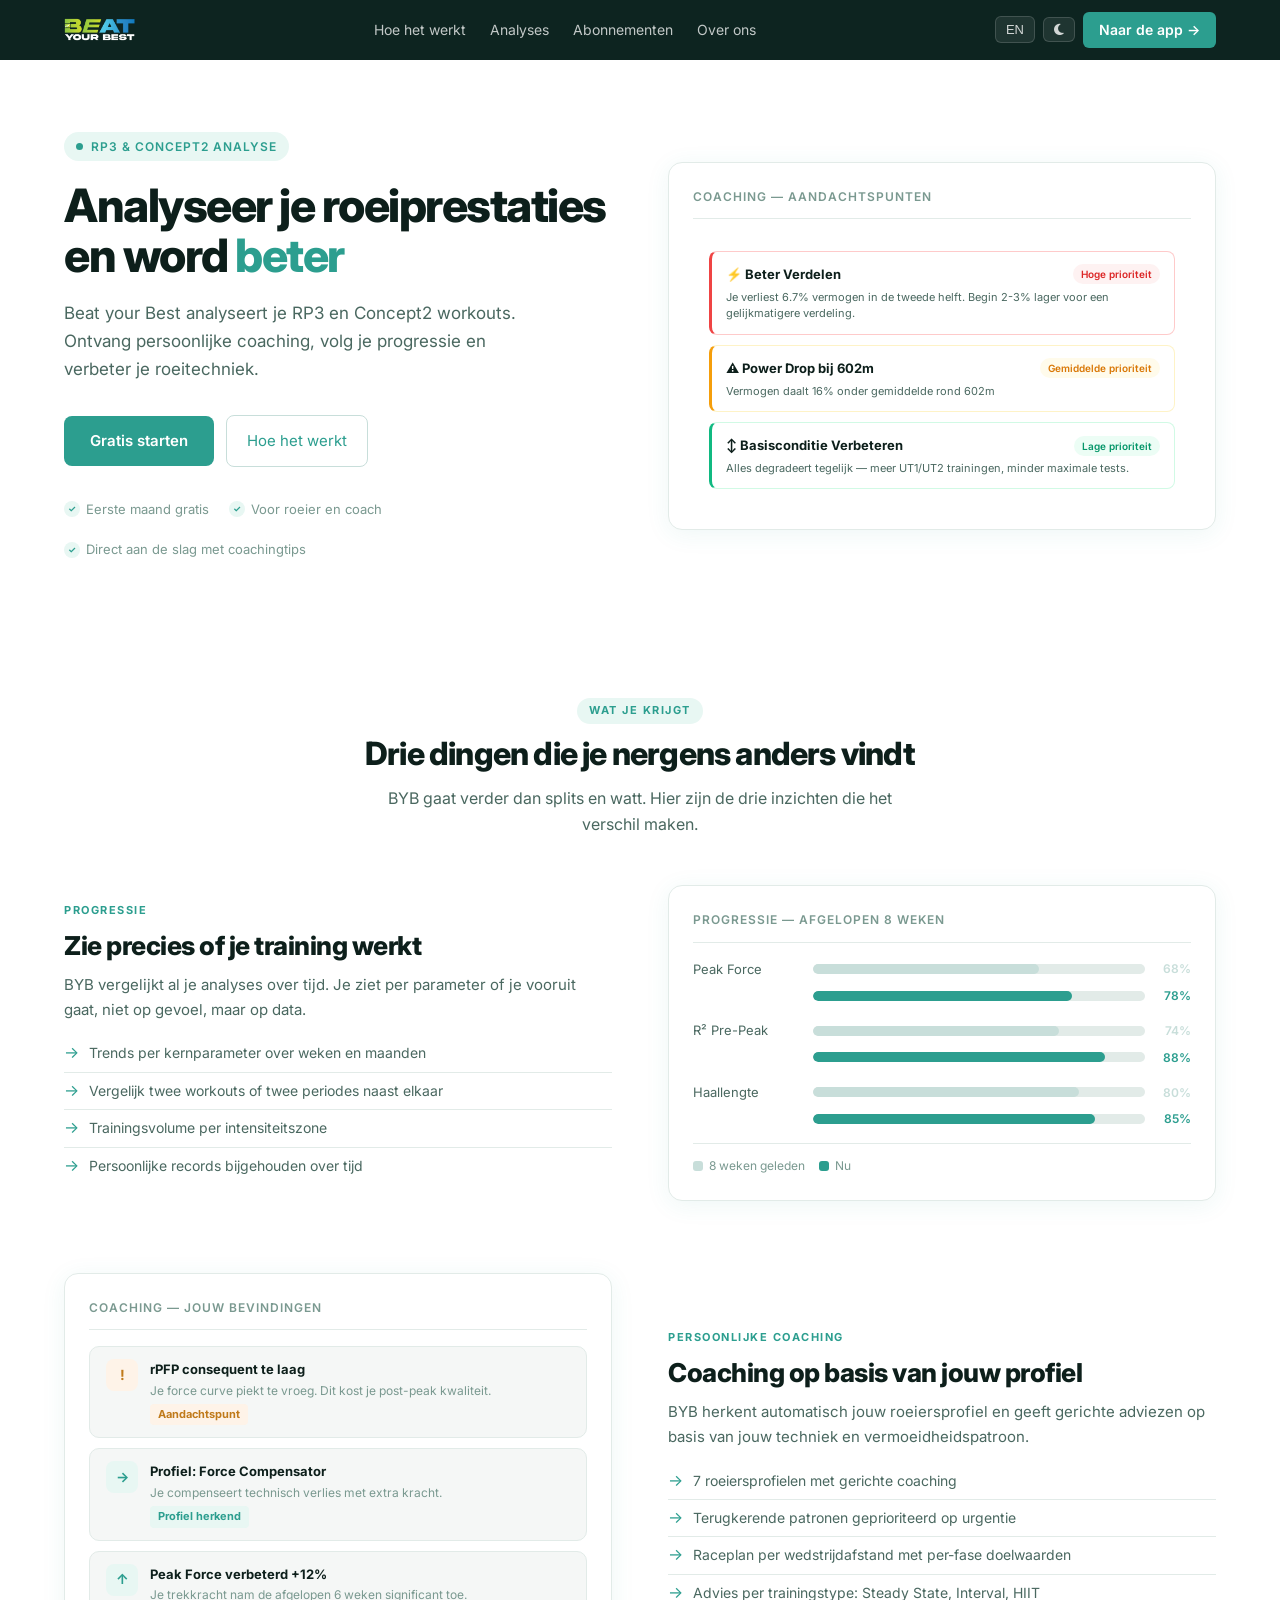
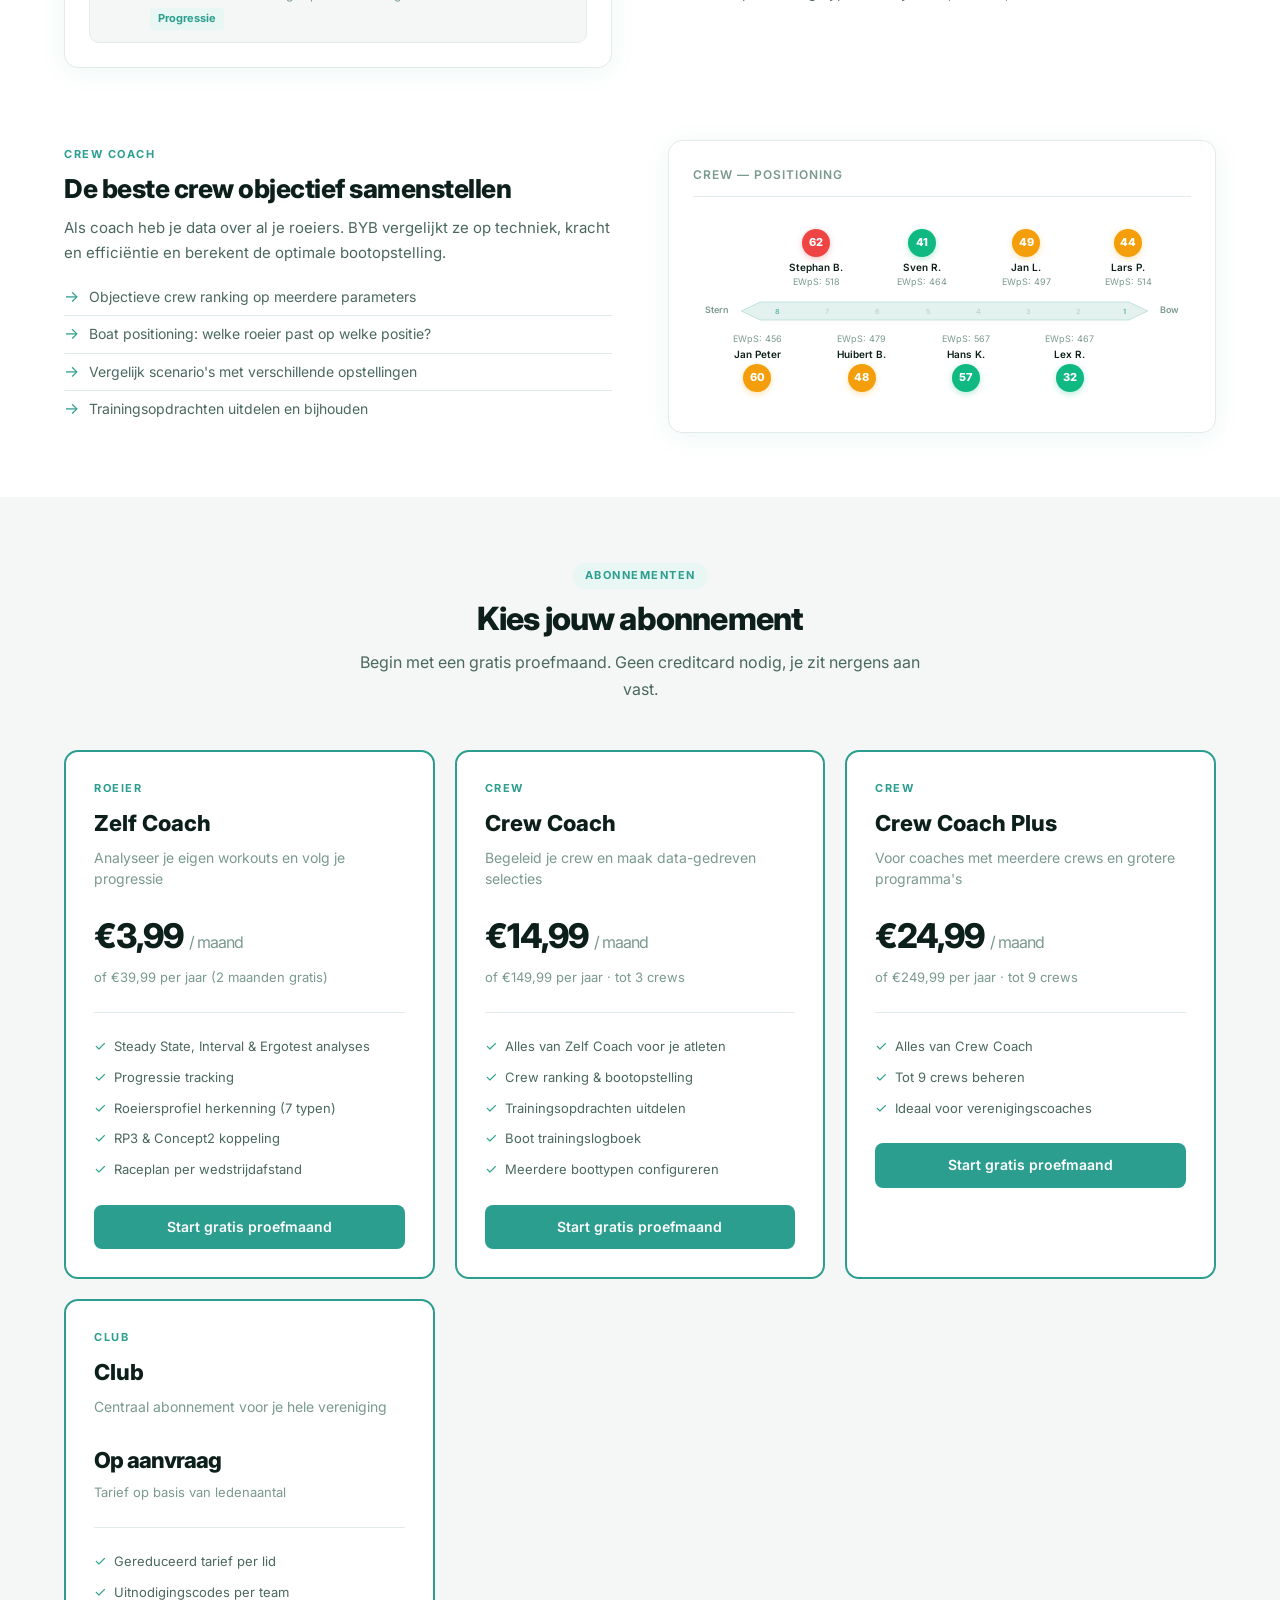
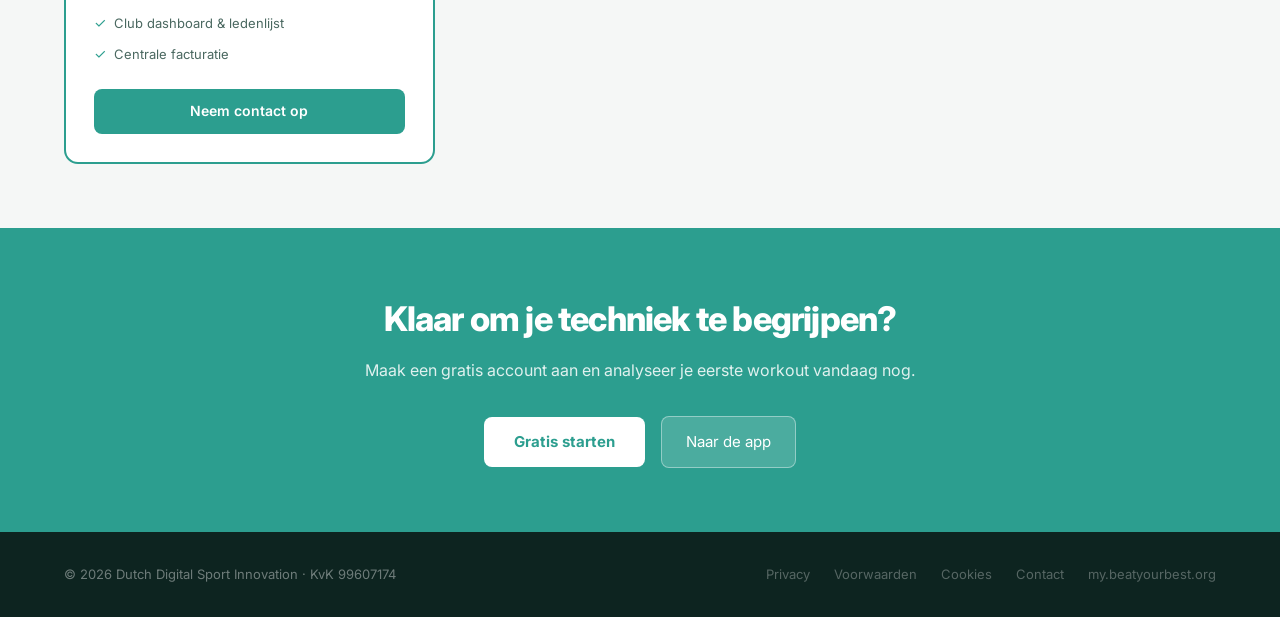
==== commit dc4b652a: "fix: slim pointed boat + verband layout, title Crew — Positioning Back to clean layout like first ve" ====
--- a/index.html
+++ b/index.html
@@ -122,7 +122,7 @@
     <div>
       <div class="feat-label" data-nl="Persoonlijke coaching" data-en="Personal coaching">Persoonlijke coaching</div>
       <h3 class="feat-title" data-nl="Coaching op basis van jouw profiel" data-en="Coaching based on your profile">Coaching op basis van jouw profiel</h3>
-      <p class="feat-body" data-nl="BYB herkent automatisch jouw roeiersprofiel — één van 7 typen — en geeft gerichte adviezen op basis van jouw techniek en vermoeidheidspatroon." data-en="BYB automatically identifies your rowing profile — one of 7 types — and gives targeted advice based on your technique and fatigue pattern.">BYB herkent automatisch jouw roeiersprofiel — één van 7 typen — en geeft gerichte adviezen op basis van jouw techniek en vermoeidheidspatroon.</p>
+      <p class="feat-body" data-nl="BYB herkent automatisch jouw roeiersprofiel en geeft gerichte adviezen op basis van jouw techniek en vermoeidheidspatroon." data-en="BYB automatically identifies your rowing profile and gives targeted advice based on your technique and fatigue pattern.">BYB herkent automatisch jouw roeiersprofiel — één van 7 typen — en geeft gerichte adviezen op basis van jouw techniek en vermoeidheidspatroon.</p>
       <ul class="feat-list">
         <li><span class="fl-dot">→</span><span data-nl="7 roeiersprofielen met gerichte coaching" data-en="7 rowing profiles with targeted coaching">7 roeiersprofielen met gerichte coaching</span></li>
         <li><span class="fl-dot">→</span><span data-nl="Terugkerende patronen geprioriteerd op urgentie" data-en="Recurring patterns prioritised by urgency">Terugkerende patronen geprioriteerd op urgentie</span></li>
@@ -153,83 +153,37 @@
       </ul>
     </div>
     <div class="visual-card">
-      <div class="vc-header" data-nl="Boat Positioning — 8+" data-en="Boat Positioning — 8+">Boat Positioning — 8+</div>
-      <!-- Boat shape with positions -->
-      <div style="padding:20px 16px;">
-        <!-- Boat SVG with pointed ends + zigzag rowers -->
-        <div style="position:relative;height:220px;">
-          <!-- Boat shape SVG -->
-          <svg viewBox="0 0 400 60" style="position:absolute;top:80px;left:0;width:100%;height:60px;opacity:0.25;" preserveAspectRatio="none">
-            <path d="M20,30 Q0,30 10,30 L30,10 L370,10 L390,30 L370,50 L30,50 Z" fill="#2c9e8f" />
+      <div class="vc-header" data-nl="Crew — Positioning" data-en="Crew — Positioning">Crew — Positioning</div>
+      <div style="padding:16px 12px;">
+        <!-- SB rowers (top, shifted right for verband) -->
+        <div style="display:flex;justify-content:space-around;margin-bottom:8px;padding-left:12%;">
+          <div style="text-align:center;"><div style="width:28px;height:28px;border-radius:50%;background:#ef4444;color:white;font-weight:800;font-size:11px;display:flex;align-items:center;justify-content:center;margin:0 auto 2px;box-shadow:0 2px 6px rgba(239,68,68,0.3);">62</div><div style="font-weight:600;color:var(--text-h);font-size:10px;">Stephan B.</div><div style="color:var(--text-muted);font-size:9px;">EWpS: 518</div></div>
+          <div style="text-align:center;"><div style="width:28px;height:28px;border-radius:50%;background:#10b981;color:white;font-weight:800;font-size:11px;display:flex;align-items:center;justify-content:center;margin:0 auto 2px;box-shadow:0 2px 6px rgba(16,185,129,0.3);">41</div><div style="font-weight:600;color:var(--text-h);font-size:10px;">Sven R.</div><div style="color:var(--text-muted);font-size:9px;">EWpS: 464</div></div>
+          <div style="text-align:center;"><div style="width:28px;height:28px;border-radius:50%;background:#f59e0b;color:white;font-weight:800;font-size:11px;display:flex;align-items:center;justify-content:center;margin:0 auto 2px;box-shadow:0 2px 6px rgba(245,158,11,0.3);">49</div><div style="font-weight:600;color:var(--text-h);font-size:10px;">Jan L.</div><div style="color:var(--text-muted);font-size:9px;">EWpS: 497</div></div>
+          <div style="text-align:center;"><div style="width:28px;height:28px;border-radius:50%;background:#f59e0b;color:white;font-weight:800;font-size:11px;display:flex;align-items:center;justify-content:center;margin:0 auto 2px;box-shadow:0 2px 6px rgba(245,158,11,0.3);">44</div><div style="font-weight:600;color:var(--text-h);font-size:10px;">Lars P.</div><div style="color:var(--text-muted);font-size:9px;">EWpS: 514</div></div>
+        </div>
+        <!-- Slim pointed boat SVG -->
+        <div style="display:flex;align-items:center;margin:10px 0;">
+          <span style="font-size:9px;color:var(--text-muted);font-weight:600;margin-right:6px;flex-shrink:0;">Stern</span>
+          <svg viewBox="0 0 400 22" style="flex:1;height:22px;" preserveAspectRatio="none">
+            <path d="M6,11 L24,2 L376,2 L394,11 L376,20 L24,20 Z" fill="#c8e6df" stroke="#2c9e8f" stroke-width="0.5" opacity="0.5"/>
+            <text x="38" y="14" font-size="7" fill="#2c9e8f" font-weight="600" opacity="0.7">8</text>
+            <text x="86" y="14" font-size="7" fill="#94a3b8" opacity="0.5">7</text>
+            <text x="134" y="14" font-size="7" fill="#94a3b8" opacity="0.5">6</text>
+            <text x="182" y="14" font-size="7" fill="#94a3b8" opacity="0.5">5</text>
+            <text x="230" y="14" font-size="7" fill="#94a3b8" opacity="0.5">4</text>
+            <text x="278" y="14" font-size="7" fill="#94a3b8" opacity="0.5">3</text>
+            <text x="326" y="14" font-size="7" fill="#94a3b8" opacity="0.5">2</text>
+            <text x="370" y="14" font-size="7" fill="#2c9e8f" font-weight="600" opacity="0.7">1</text>
           </svg>
-          <!-- Position labels on boat -->
-          <div style="position:absolute;top:98px;left:0;right:0;display:flex;justify-content:space-between;padding:0 8%;">
-            <span style="font-size:8px;font-weight:700;color:var(--accent);opacity:0.6;">Stern ←</span>
-            <span style="font-size:7px;color:var(--text-muted);opacity:0.5;">Cox</span>
-            <span style="font-size:7px;font-weight:700;color:#ef4444;opacity:0.6;">Slag</span>
-            <span style="font-size:7px;color:var(--text-muted);opacity:0.5;">7</span>
-            <span style="font-size:7px;color:var(--text-muted);opacity:0.5;">6</span>
-            <span style="font-size:7px;color:var(--text-muted);opacity:0.5;">5</span>
-            <span style="font-size:7px;color:var(--text-muted);opacity:0.5;">4</span>
-            <span style="font-size:7px;color:var(--text-muted);opacity:0.5;">3</span>
-            <span style="font-size:7px;color:var(--text-muted);opacity:0.5;">2</span>
-            <span style="font-size:7px;font-weight:700;color:var(--accent);opacity:0.6;">Boeg</span>
-            <span style="font-size:8px;font-weight:700;color:var(--accent);opacity:0.6;">→ Bow</span>
-          </div>
-          <!-- SB rowers (top, offset right = verband) -->
-          <div style="position:absolute;top:0;left:12%;right:8%;display:flex;justify-content:space-between;">
-            <div style="text-align:center;transform:translateX(12px);">
-              <div style="width:26px;height:26px;border-radius:50%;background:#ef4444;color:white;font-weight:800;font-size:10px;display:flex;align-items:center;justify-content:center;margin:0 auto 2px;box-shadow:0 2px 6px rgba(239,68,68,0.3);">62</div>
-              <div style="font-weight:600;color:var(--text-h);font-size:9px;">Stephan B.</div>
-              <div style="color:var(--text-muted);font-size:8px;">518 EWpS</div>
-              <div style="width:1px;height:14px;background:var(--border);margin:2px auto 0;"></div>
-            </div>
-            <div style="text-align:center;transform:translateX(12px);">
-              <div style="width:26px;height:26px;border-radius:50%;background:#10b981;color:white;font-weight:800;font-size:10px;display:flex;align-items:center;justify-content:center;margin:0 auto 2px;box-shadow:0 2px 6px rgba(16,185,129,0.3);">41</div>
-              <div style="font-weight:600;color:var(--text-h);font-size:9px;">Sven R.</div>
-              <div style="color:var(--text-muted);font-size:8px;">464 EWpS</div>
-              <div style="width:1px;height:14px;background:var(--border);margin:2px auto 0;"></div>
-            </div>
-            <div style="text-align:center;transform:translateX(12px);">
-              <div style="width:26px;height:26px;border-radius:50%;background:#f59e0b;color:white;font-weight:800;font-size:10px;display:flex;align-items:center;justify-content:center;margin:0 auto 2px;box-shadow:0 2px 6px rgba(245,158,11,0.3);">49</div>
-              <div style="font-weight:600;color:var(--text-h);font-size:9px;">Jan L.</div>
-              <div style="color:var(--text-muted);font-size:8px;">497 EWpS</div>
-              <div style="width:1px;height:14px;background:var(--border);margin:2px auto 0;"></div>
-            </div>
-            <div style="text-align:center;transform:translateX(12px);">
-              <div style="width:26px;height:26px;border-radius:50%;background:#f59e0b;color:white;font-weight:800;font-size:10px;display:flex;align-items:center;justify-content:center;margin:0 auto 2px;box-shadow:0 2px 6px rgba(245,158,11,0.3);">44</div>
-              <div style="font-weight:600;color:var(--text-h);font-size:9px;">Lars P.</div>
-              <div style="color:var(--text-muted);font-size:8px;">514 EWpS</div>
-              <div style="width:1px;height:14px;background:var(--border);margin:2px auto 0;"></div>
-            </div>
-          </div>
-          <!-- BB rowers (bottom, no offset = verband pattern) -->
-          <div style="position:absolute;bottom:0;left:18%;right:2%;display:flex;justify-content:space-between;">
-            <div style="text-align:center;">
-              <div style="width:1px;height:14px;background:var(--border);margin:0 auto 2px;"></div>
-              <div style="color:var(--text-muted);font-size:8px;">456 EWpS</div>
-              <div style="font-weight:600;color:var(--text-h);font-size:9px;">Jan Peter</div>
-              <div style="width:26px;height:26px;border-radius:50%;background:#f59e0b;color:white;font-weight:800;font-size:10px;display:flex;align-items:center;justify-content:center;margin:2px auto 0;box-shadow:0 2px 6px rgba(245,158,11,0.3);">60</div>
-            </div>
-            <div style="text-align:center;">
-              <div style="width:1px;height:14px;background:var(--border);margin:0 auto 2px;"></div>
-              <div style="color:var(--text-muted);font-size:8px;">479 EWpS</div>
-              <div style="font-weight:600;color:var(--text-h);font-size:9px;">Huibert B.</div>
-              <div style="width:26px;height:26px;border-radius:50%;background:#f59e0b;color:white;font-weight:800;font-size:10px;display:flex;align-items:center;justify-content:center;margin:2px auto 0;box-shadow:0 2px 6px rgba(245,158,11,0.3);">48</div>
-            </div>
-            <div style="text-align:center;">
-              <div style="width:1px;height:14px;background:var(--border);margin:0 auto 2px;"></div>
-              <div style="color:var(--text-muted);font-size:8px;">567 EWpS</div>
-              <div style="font-weight:600;color:var(--text-h);font-size:9px;">Hans K.</div>
-              <div style="width:26px;height:26px;border-radius:50%;background:#10b981;color:white;font-weight:800;font-size:10px;display:flex;align-items:center;justify-content:center;margin:2px auto 0;box-shadow:0 2px 6px rgba(16,185,129,0.3);">57</div>
-            </div>
-            <div style="text-align:center;">
-              <div style="width:1px;height:14px;background:var(--border);margin:0 auto 2px;"></div>
-              <div style="color:var(--text-muted);font-size:8px;">467 EWpS</div>
-              <div style="font-weight:600;color:var(--text-h);font-size:9px;">Lex R.</div>
-              <div style="width:26px;height:26px;border-radius:50%;background:#10b981;color:white;font-weight:800;font-size:10px;display:flex;align-items:center;justify-content:center;margin:2px auto 0;box-shadow:0 2px 6px rgba(16,185,129,0.3);">32</div>
-            </div>
-          </div>
+          <span style="font-size:9px;color:var(--text-muted);font-weight:600;margin-left:6px;flex-shrink:0;">Bow</span>
+        </div>
+        <!-- BB rowers (bottom, shifted left for verband) -->
+        <div style="display:flex;justify-content:space-around;margin-top:8px;padding-right:12%;">
+          <div style="text-align:center;"><div style="color:var(--text-muted);font-size:9px;">EWpS: 456</div><div style="font-weight:600;color:var(--text-h);font-size:10px;">Jan Peter</div><div style="width:28px;height:28px;border-radius:50%;background:#f59e0b;color:white;font-weight:800;font-size:11px;display:flex;align-items:center;justify-content:center;margin:2px auto 0;box-shadow:0 2px 6px rgba(245,158,11,0.3);">60</div></div>
+          <div style="text-align:center;"><div style="color:var(--text-muted);font-size:9px;">EWpS: 479</div><div style="font-weight:600;color:var(--text-h);font-size:10px;">Huibert B.</div><div style="width:28px;height:28px;border-radius:50%;background:#f59e0b;color:white;font-weight:800;font-size:11px;display:flex;align-items:center;justify-content:center;margin:2px auto 0;box-shadow:0 2px 6px rgba(245,158,11,0.3);">48</div></div>
+          <div style="text-align:center;"><div style="color:var(--text-muted);font-size:9px;">EWpS: 567</div><div style="font-weight:600;color:var(--text-h);font-size:10px;">Hans K.</div><div style="width:28px;height:28px;border-radius:50%;background:#10b981;color:white;font-weight:800;font-size:11px;display:flex;align-items:center;justify-content:center;margin:2px auto 0;box-shadow:0 2px 6px rgba(16,185,129,0.3);">57</div></div>
+          <div style="text-align:center;"><div style="color:var(--text-muted);font-size:9px;">EWpS: 467</div><div style="font-weight:600;color:var(--text-h);font-size:10px;">Lex R.</div><div style="width:28px;height:28px;border-radius:50%;background:#10b981;color:white;font-weight:800;font-size:11px;display:flex;align-items:center;justify-content:center;margin:2px auto 0;box-shadow:0 2px 6px rgba(16,185,129,0.3);">32</div></div>
         </div>
       </div>
     </div>
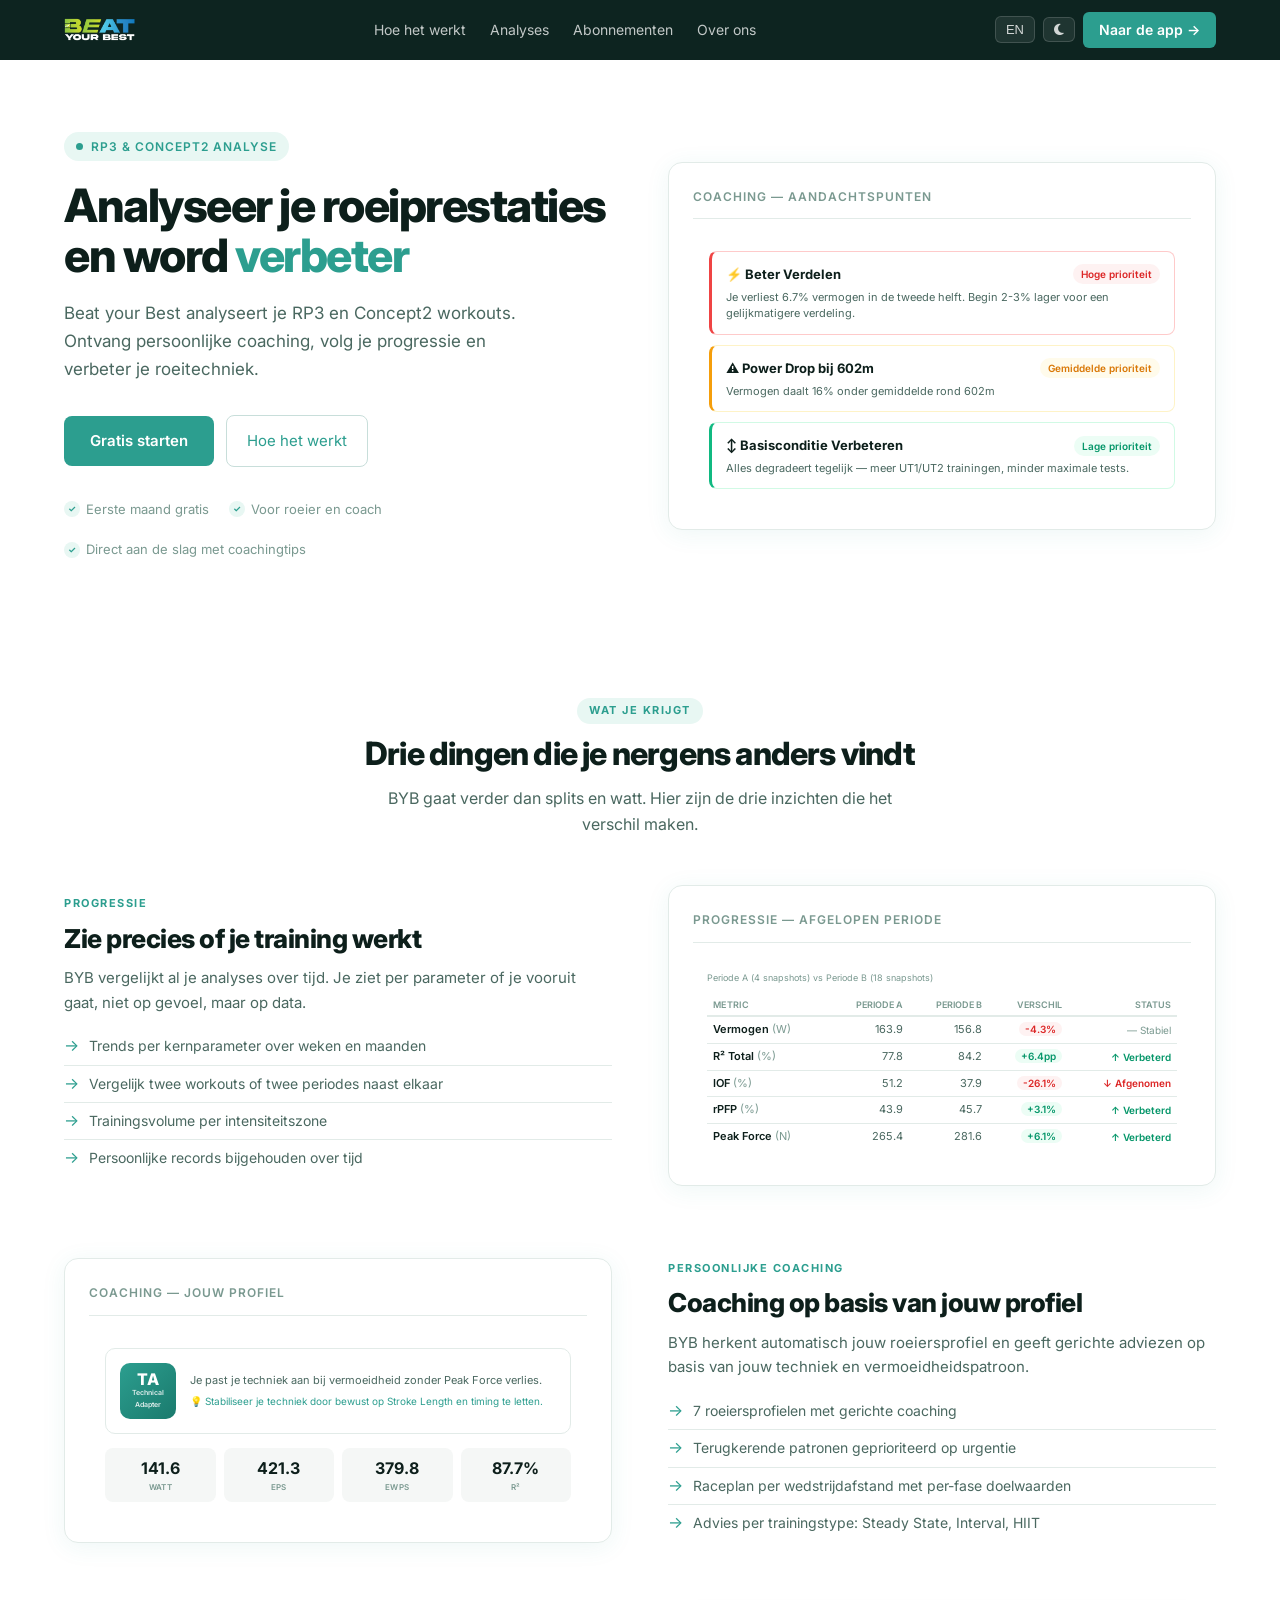
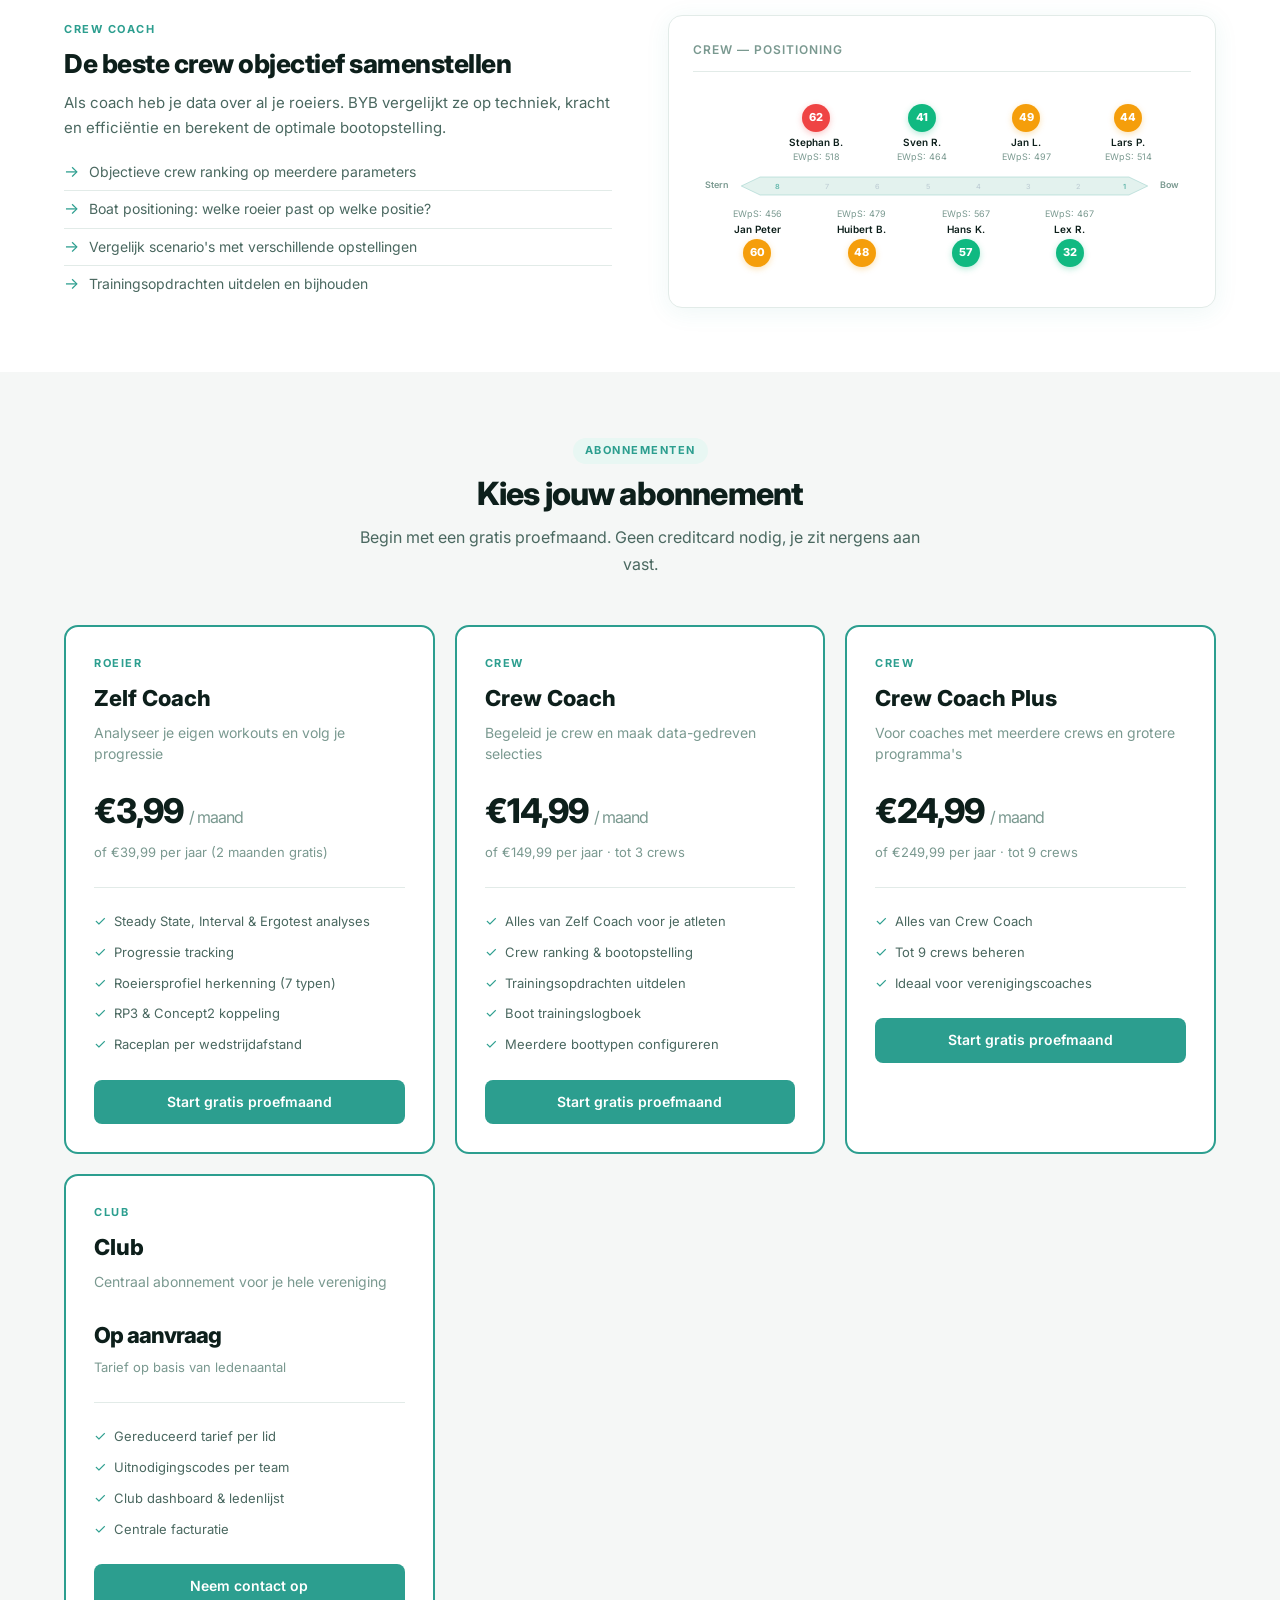
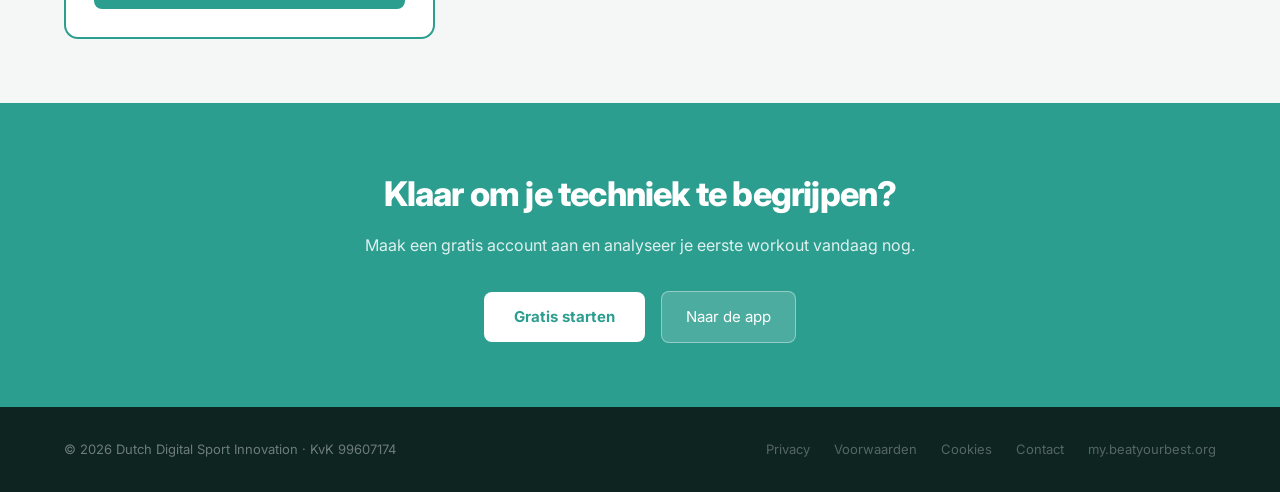
==== commit 9408b3a7: "feat: new mockups — progressie period comparison + coaching profile Progressie: replaced bar chart w" ====
--- a/index.html
+++ b/index.html
@@ -36,7 +36,7 @@
 <section class="hero">
   <div class="hero-content">
     <div class="hero-eyebrow"><span class="hero-eyebrow-dot"></span><span data-nl="RP3 &amp; Concept2 analyse" data-en="RP3 &amp; Concept2 analysis">RP3 &amp; Concept2 analyse</span></div>
-    <h1 class="hero-title"><span data-nl="Analyseer je roeiprestaties en word" data-en="Analyse your rowing performance and get">Analyseer je roeiprestaties en word</span> <em data-nl="beter" data-en="better">beter</em></h1>
+    <h1 class="hero-title"><span data-nl="Analyseer je roeiprestaties en word" data-en="Analyse your rowing performance and get">Analyseer je roeiprestaties en</span> <em data-nl="verbeter" data-en="improve">verbeter</em></h1>
     <p class="hero-body" data-nl="Beat your Best analyseert je RP3 en Concept2 workouts. Ontvang persoonlijke coaching, volg je progressie en verbeter je roeitechniek." data-en="Beat your Best analyses your RP3 and Concept2 workouts. Receive personal coaching, track your progression and improve your technique.">Beat your Best analyseert je RP3 en Concept2 workouts. Ontvang persoonlijke coaching, volg je progressie en verbeter je roeitechniek.</p>
     <div class="hero-actions">
       <a href="https://my.beatyourbest.org/register" class="btn-hero" data-nl="Gratis starten" data-en="Start for free">Gratis starten</a>
@@ -102,18 +102,25 @@
       </ul>
     </div>
     <div class="visual-card">
-      <div class="vc-header" data-nl="Progressie — afgelopen 8 weken" data-en="Progression — last 8 weeks">Progressie — afgelopen 8 weken</div>
-      <div class="prog-row"><div class="prog-name">Peak Force</div><div class="prog-bar-bg"><div class="prog-bar prog-bar-prev" style="width:68%"></div></div><div class="prog-val prog-val-prev">68%</div></div>
-      <div class="prog-row"><div class="prog-name">&nbsp;</div><div class="prog-bar-bg"><div class="prog-bar" style="width:78%"></div></div><div class="prog-val">78%</div></div>
-      <div class="prog-spacer"></div>
-      <div class="prog-row"><div class="prog-name">R² Pre-Peak</div><div class="prog-bar-bg"><div class="prog-bar prog-bar-prev" style="width:74%"></div></div><div class="prog-val prog-val-prev">74%</div></div>
-      <div class="prog-row"><div class="prog-name">&nbsp;</div><div class="prog-bar-bg"><div class="prog-bar" style="width:88%"></div></div><div class="prog-val">88%</div></div>
-      <div class="prog-spacer"></div>
-      <div class="prog-row"><div class="prog-name">Haallengte</div><div class="prog-bar-bg"><div class="prog-bar prog-bar-prev" style="width:80%"></div></div><div class="prog-val prog-val-prev">80%</div></div>
-      <div class="prog-row"><div class="prog-name">&nbsp;</div><div class="prog-bar-bg"><div class="prog-bar" style="width:85%"></div></div><div class="prog-val">85%</div></div>
-      <div class="prog-legend">
-        <div class="leg-item"><div class="leg-dot leg-dot-prev"></div><div class="leg-label" data-nl="8 weken geleden" data-en="8 weeks ago">8 weken geleden</div></div>
-        <div class="leg-item"><div class="leg-dot"></div><div class="leg-label" data-nl="Nu" data-en="Now">Nu</div></div>
+      <div class="vc-header" data-nl="Progressie — Afgelopen Periode" data-en="Progression — Recent Period">Progressie — Afgelopen Periode</div>
+      <div style="padding:12px 14px;">
+        <div style="font-size:9px;color:var(--text-muted);margin-bottom:10px;" data-nl="Periode A (4 snapshots) vs Periode B (18 snapshots)" data-en="Period A (4 snapshots) vs Period B (18 snapshots)">Periode A (4 snapshots) vs Periode B (18 snapshots)</div>
+        <table style="width:100%;border-collapse:collapse;font-size:11px;">
+          <thead><tr style="border-bottom:2px solid var(--border);">
+            <th style="text-align:left;font-size:9px;text-transform:uppercase;color:var(--text-muted);font-weight:600;padding:3px 6px;letter-spacing:0.04em;">Metric</th>
+            <th style="text-align:right;font-size:9px;text-transform:uppercase;color:var(--text-muted);font-weight:600;padding:3px 6px;">Periode A</th>
+            <th style="text-align:right;font-size:9px;text-transform:uppercase;color:var(--text-muted);font-weight:600;padding:3px 6px;">Periode B</th>
+            <th style="text-align:right;font-size:9px;text-transform:uppercase;color:var(--text-muted);font-weight:600;padding:3px 6px;" data-nl="Verschil" data-en="Diff">Verschil</th>
+            <th style="text-align:right;font-size:9px;text-transform:uppercase;color:var(--text-muted);font-weight:600;padding:3px 6px;">Status</th>
+          </tr></thead>
+          <tbody>
+            <tr style="border-bottom:1px solid var(--border);"><td style="padding:4px 6px;font-weight:600;color:var(--text-h);">Vermogen <span style="color:var(--text-muted);font-weight:400;">(W)</span></td><td style="text-align:right;padding:4px 6px;">163.9</td><td style="text-align:right;padding:4px 6px;">156.8</td><td style="text-align:right;padding:4px 6px;"><span style="background:#fef2f2;color:#dc2626;padding:1px 6px;border-radius:8px;font-size:10px;font-weight:600;">-4.3%</span></td><td style="text-align:right;padding:4px 6px;color:var(--text-muted);font-size:10px;">— Stabiel</td></tr>
+            <tr style="border-bottom:1px solid var(--border);"><td style="padding:4px 6px;font-weight:600;color:var(--text-h);">R² Total <span style="color:var(--text-muted);font-weight:400;">(%)</span></td><td style="text-align:right;padding:4px 6px;">77.8</td><td style="text-align:right;padding:4px 6px;">84.2</td><td style="text-align:right;padding:4px 6px;"><span style="background:#ecfdf5;color:#059669;padding:1px 6px;border-radius:8px;font-size:10px;font-weight:600;">+6.4pp</span></td><td style="text-align:right;padding:4px 6px;color:#059669;font-size:10px;font-weight:600;">↑ Verbeterd</td></tr>
+            <tr style="border-bottom:1px solid var(--border);"><td style="padding:4px 6px;font-weight:600;color:var(--text-h);">IOF <span style="color:var(--text-muted);font-weight:400;">(%)</span></td><td style="text-align:right;padding:4px 6px;">51.2</td><td style="text-align:right;padding:4px 6px;">37.9</td><td style="text-align:right;padding:4px 6px;"><span style="background:#fef2f2;color:#dc2626;padding:1px 6px;border-radius:8px;font-size:10px;font-weight:600;">-26.1%</span></td><td style="text-align:right;padding:4px 6px;color:#dc2626;font-size:10px;font-weight:600;">↓ Afgenomen</td></tr>
+            <tr style="border-bottom:1px solid var(--border);"><td style="padding:4px 6px;font-weight:600;color:var(--text-h);">rPFP <span style="color:var(--text-muted);font-weight:400;">(%)</span></td><td style="text-align:right;padding:4px 6px;">43.9</td><td style="text-align:right;padding:4px 6px;">45.7</td><td style="text-align:right;padding:4px 6px;"><span style="background:#ecfdf5;color:#059669;padding:1px 6px;border-radius:8px;font-size:10px;font-weight:600;">+3.1%</span></td><td style="text-align:right;padding:4px 6px;color:#059669;font-size:10px;font-weight:600;">↑ Verbeterd</td></tr>
+            <tr><td style="padding:4px 6px;font-weight:600;color:var(--text-h);">Peak Force <span style="color:var(--text-muted);font-weight:400;">(N)</span></td><td style="text-align:right;padding:4px 6px;">265.4</td><td style="text-align:right;padding:4px 6px;">281.6</td><td style="text-align:right;padding:4px 6px;"><span style="background:#ecfdf5;color:#059669;padding:1px 6px;border-radius:8px;font-size:10px;font-weight:600;">+6.1%</span></td><td style="text-align:right;padding:4px 6px;color:#059669;font-size:10px;font-weight:600;">↑ Verbeterd</td></tr>
+          </tbody>
+        </table>
       </div>
     </div>
   </div>
@@ -131,11 +138,39 @@
       </ul>
     </div>
     <div class="visual-card">
-      <div class="vc-header" data-nl="Coaching — jouw bevindingen" data-en="Coaching — your findings">Coaching — jouw bevindingen</div>
-      <div class="coach-pill-row">
-        <div class="coach-pill"><div class="cp-icon cp-icon-warn">!</div><div><div class="cp-title" data-nl="rPFP consequent te laag" data-en="rPFP consistently too low">rPFP consequent te laag</div><div class="cp-body" data-nl="Je force curve piekt te vroeg. Dit kost je post-peak kwaliteit." data-en="Your force curve peaks too early, costing post-peak quality.">Je force curve piekt te vroeg. Dit kost je post-peak kwaliteit.</div><span class="cp-tag cp-tag-warn" data-nl="Aandachtspunt" data-en="Action point">Aandachtspunt</span></div></div>
-        <div class="coach-pill"><div class="cp-icon">→</div><div><div class="cp-title" data-nl="Profiel: Force Compensator" data-en="Profile: Force Compensator">Profiel: Force Compensator</div><div class="cp-body" data-nl="Je compenseert technisch verlies met extra kracht." data-en="You compensate for technical loss with extra power.">Je compenseert technisch verlies met extra kracht.</div><span class="cp-tag" data-nl="Profiel herkend" data-en="Profile identified">Profiel herkend</span></div></div>
-        <div class="coach-pill"><div class="cp-icon">↑</div><div><div class="cp-title" data-nl="Peak Force verbeterd +12%" data-en="Peak Force improved +12%">Peak Force verbeterd +12%</div><div class="cp-body" data-nl="Je trekkracht nam de afgelopen 6 weken significant toe." data-en="Your pulling force increased significantly over 6 weeks.">Je trekkracht nam de afgelopen 6 weken significant toe.</div><span class="cp-tag" data-nl="Progressie" data-en="Progression">Progressie</span></div></div>
+      <div class="vc-header" data-nl="Coaching — Jouw Profiel" data-en="Coaching — Your Profile">Coaching — Jouw Profiel</div>
+      <div style="padding:16px;">
+        <!-- Profile card -->
+        <div style="display:flex;gap:14px;align-items:center;border:1px solid var(--border);border-radius:10px;padding:14px;margin-bottom:14px;">
+          <div style="width:56px;height:56px;border-radius:10px;background:linear-gradient(135deg,#2c9e8f,#1a7a6d);color:white;display:flex;flex-direction:column;align-items:center;justify-content:center;flex-shrink:0;">
+            <div style="font-size:16px;font-weight:800;line-height:1;">TA</div>
+            <div style="font-size:7px;font-weight:600;opacity:0.85;">Technical</div>
+            <div style="font-size:7px;font-weight:600;opacity:0.85;">Adapter</div>
+          </div>
+          <div style="flex:1;min-width:0;">
+            <p style="font-size:11px;color:var(--text-body);margin:0 0 6px;line-height:1.4;" data-nl="Je past je techniek aan bij vermoeidheid zonder Peak Force verlies." data-en="You adapt your technique under fatigue without Peak Force loss.">Je past je techniek aan bij vermoeidheid zonder Peak Force verlies.</p>
+            <p style="font-size:10px;color:var(--accent);margin:0;line-height:1.4;" data-nl="💡 Stabiliseer je techniek door bewust op Stroke Length en timing te letten." data-en="💡 Stabilise your technique by focusing on Stroke Length and timing.">💡 Stabiliseer je techniek door bewust op Stroke Length en timing te letten.</p>
+          </div>
+        </div>
+        <!-- KPI row -->
+        <div style="display:grid;grid-template-columns:repeat(4,1fr);gap:8px;">
+          <div style="text-align:center;background:var(--bg);border-radius:8px;padding:8px 4px;">
+            <div style="font-size:16px;font-weight:700;color:var(--text-h);">141.6</div>
+            <div style="font-size:8px;text-transform:uppercase;color:var(--text-muted);font-weight:600;letter-spacing:0.04em;">Watt</div>
+          </div>
+          <div style="text-align:center;background:var(--bg);border-radius:8px;padding:8px 4px;">
+            <div style="font-size:16px;font-weight:700;color:var(--text-h);">421.3</div>
+            <div style="font-size:8px;text-transform:uppercase;color:var(--text-muted);font-weight:600;letter-spacing:0.04em;">EPS</div>
+          </div>
+          <div style="text-align:center;background:var(--bg);border-radius:8px;padding:8px 4px;">
+            <div style="font-size:16px;font-weight:700;color:var(--text-h);">379.8</div>
+            <div style="font-size:8px;text-transform:uppercase;color:var(--text-muted);font-weight:600;letter-spacing:0.04em;">EWpS</div>
+          </div>
+          <div style="text-align:center;background:var(--bg);border-radius:8px;padding:8px 4px;">
+            <div style="font-size:16px;font-weight:700;color:var(--text-h);">87.7%</div>
+            <div style="font-size:8px;text-transform:uppercase;color:var(--text-muted);font-weight:600;letter-spacing:0.04em;">R²</div>
+          </div>
+        </div>
       </div>
     </div>
   </div>
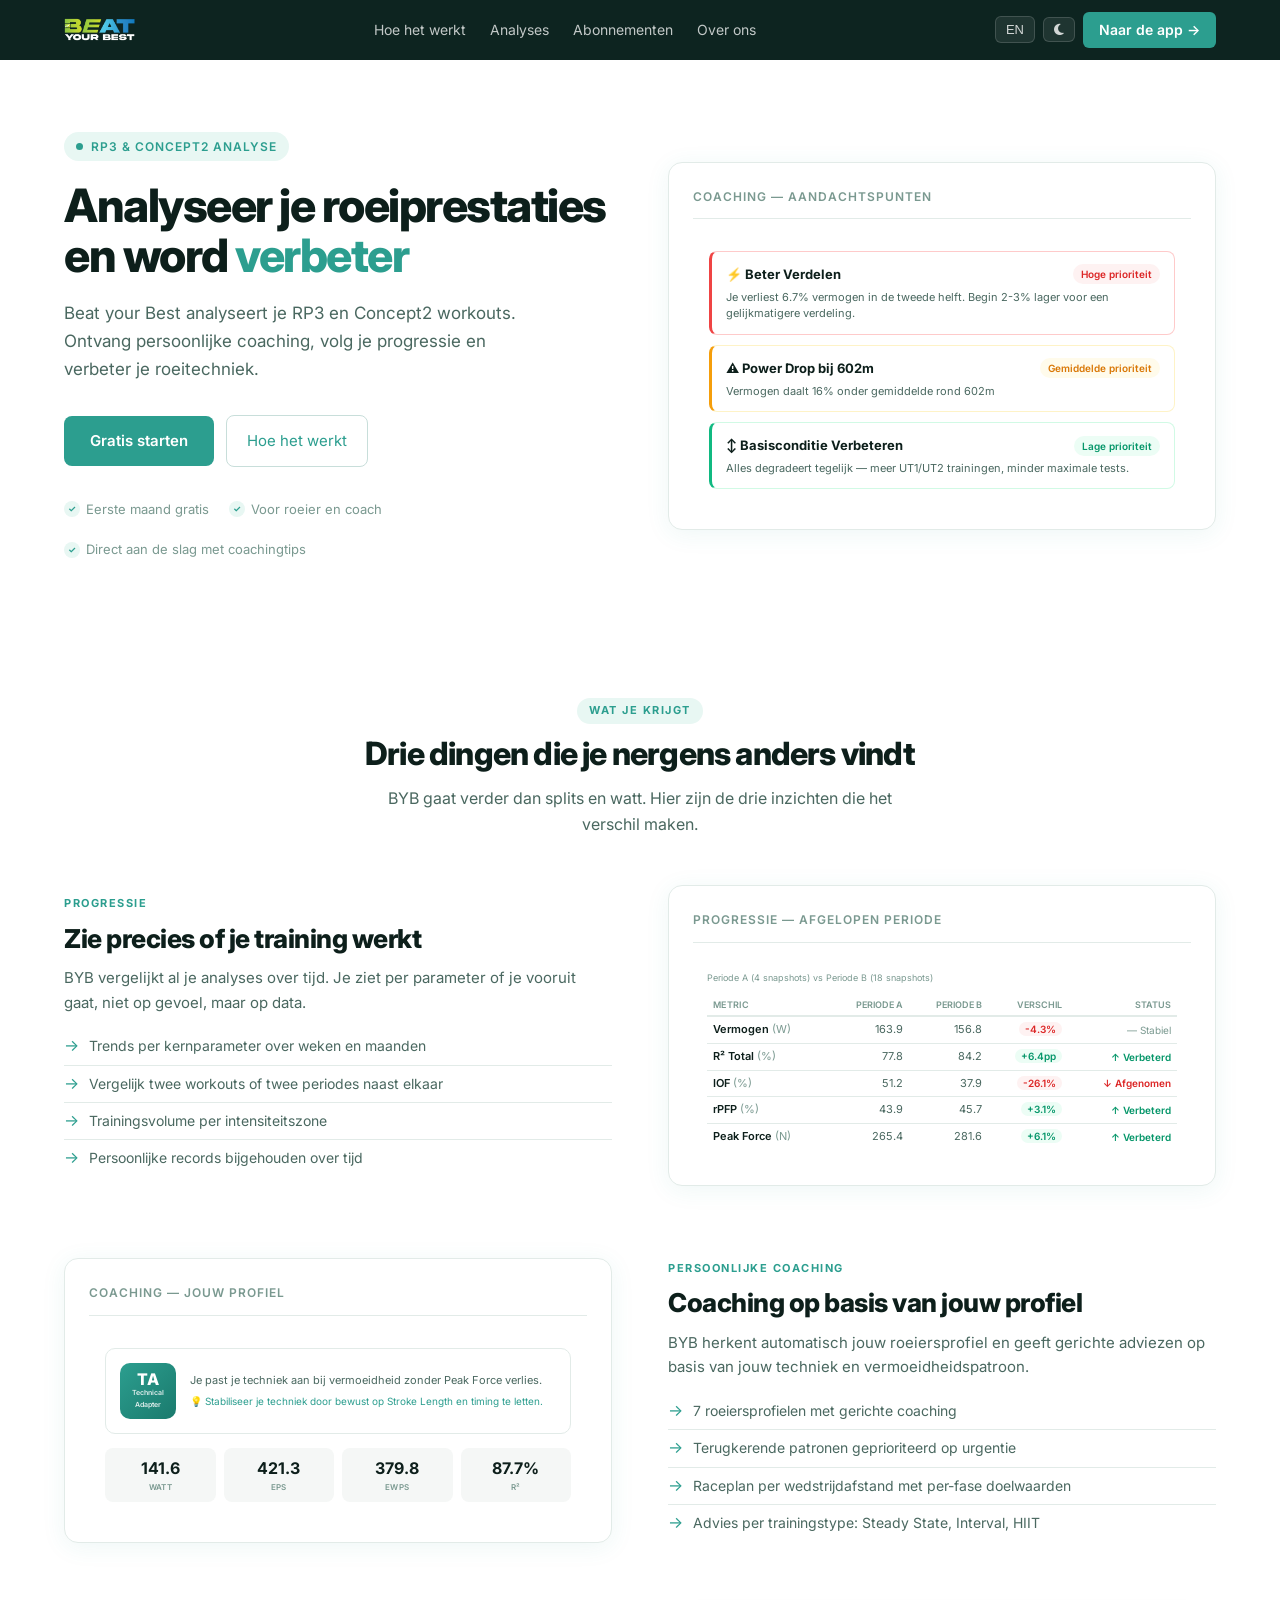
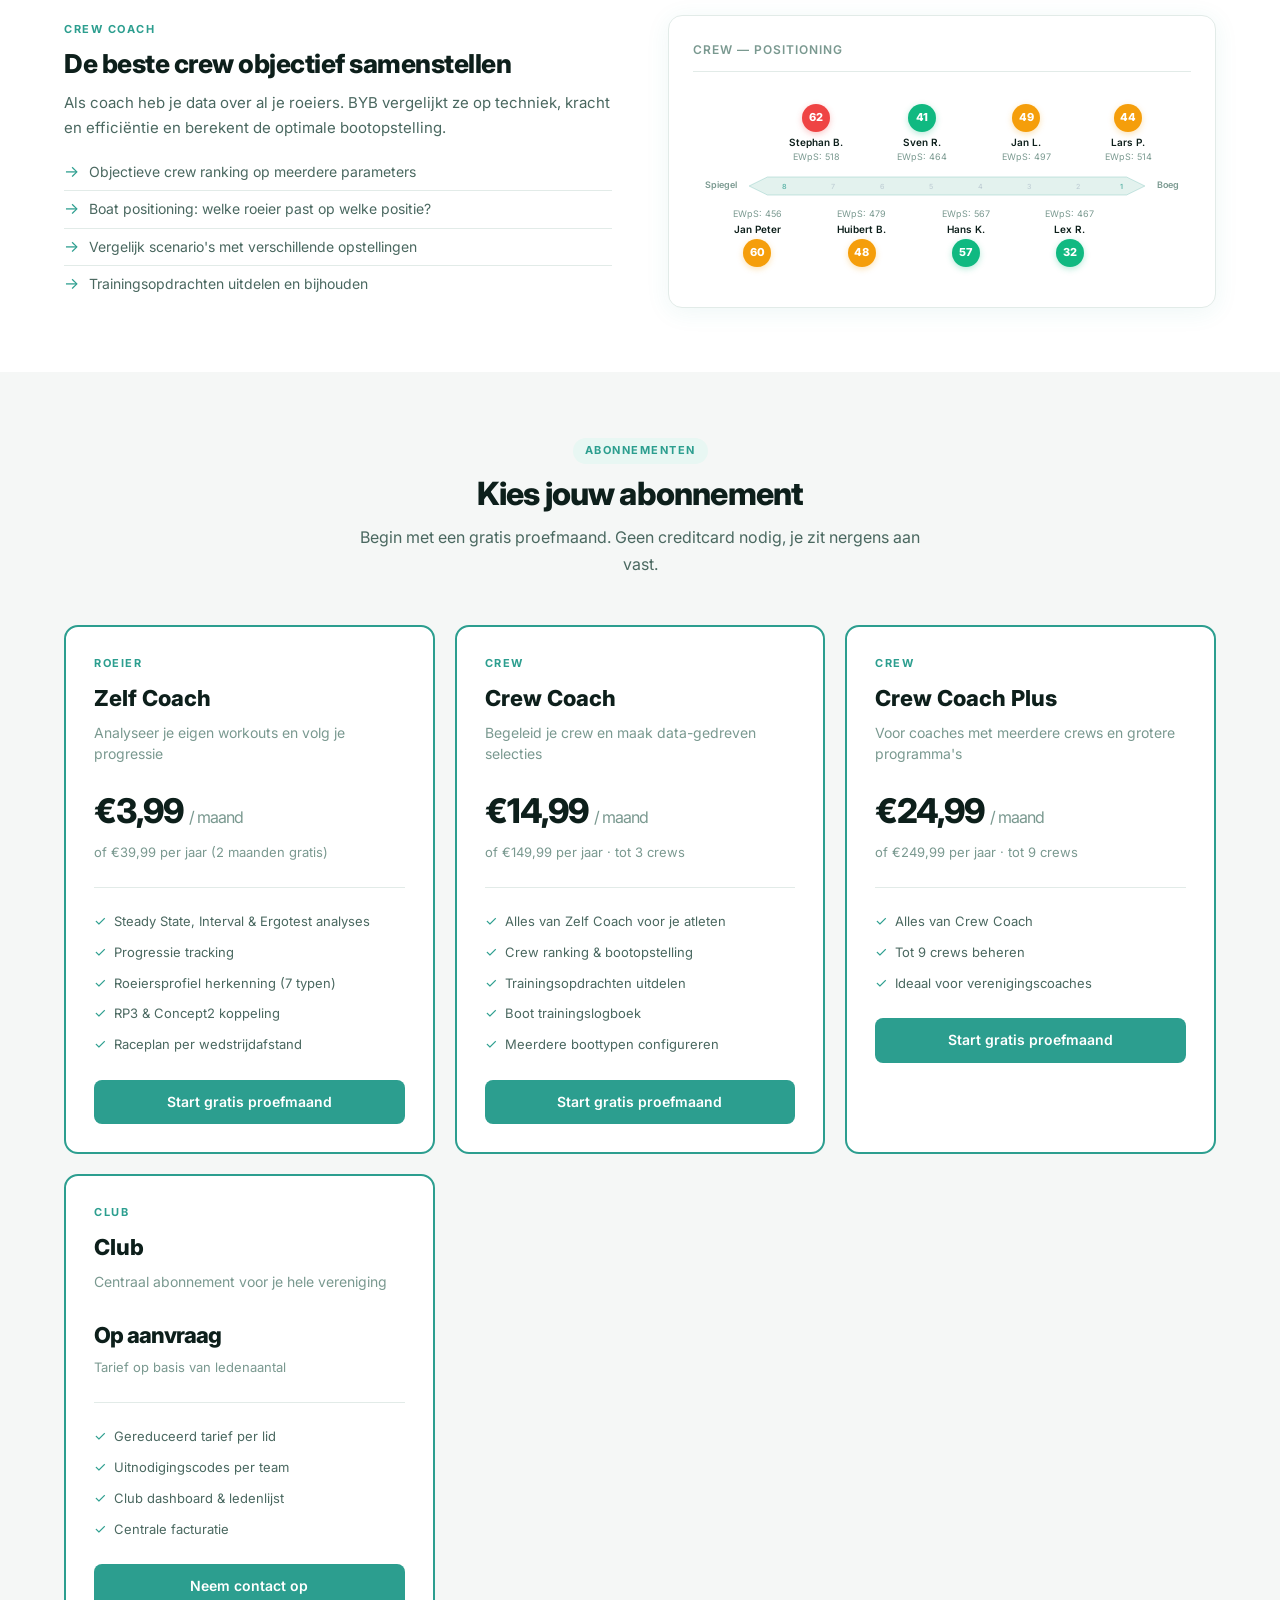
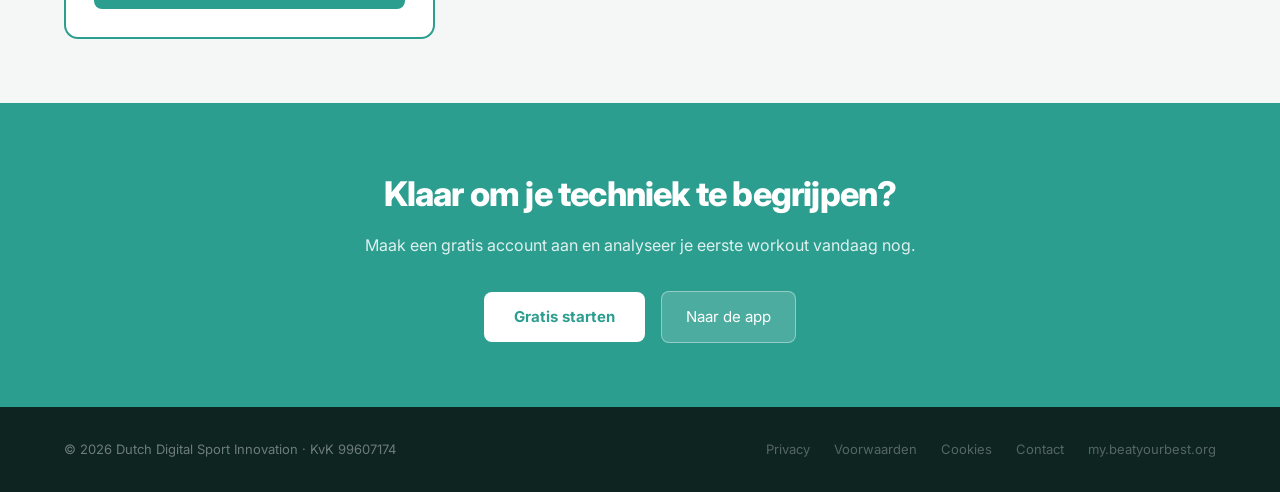
==== commit bde8956d: "fix: translate Stern/Bow → Spiegel/Boeg (NL) in boat mockup" ====
--- a/index.html
+++ b/index.html
@@ -53,29 +53,26 @@
     <div class="visual-card">
       <div class="vc-header" data-nl="Coaching — Aandachtspunten" data-en="Coaching — Action Points">Coaching — Aandachtspunten</div>
       <div style="padding:16px;">
-        <!-- Card 1: Hoge prioriteit -->
         <div style="background:var(--bg-card);border:1px solid #fecaca;border-left:3px solid #ef4444;border-radius:8px;padding:12px 14px;margin-bottom:10px;">
           <div style="display:flex;justify-content:space-between;align-items:center;margin-bottom:4px;">
-            <span style="font-size:13px;font-weight:700;color:var(--text-h);">⚡ Beter Verdelen</span>
-            <span style="font-size:10px;font-weight:600;background:#fef2f2;color:#dc2626;padding:2px 8px;border-radius:10px;">Hoge prioriteit</span>
-          </div>
-          <p style="font-size:11px;color:var(--text-body);margin:0;line-height:1.5;">Je verliest 6.7% vermogen in de tweede helft. Begin 2-3% lager voor een gelijkmatigere verdeling.</p>
-        </div>
-        <!-- Card 2: Gemiddelde prioriteit -->
+            <span style="font-size:13px;font-weight:700;color:var(--text-h);" data-nl="⚡ Beter Verdelen" data-en="⚡ Better Pacing">⚡ Beter Verdelen</span>
+            <span style="font-size:10px;font-weight:600;background:#fef2f2;color:#dc2626;padding:2px 8px;border-radius:10px;" data-nl="Hoge prioriteit" data-en="High priority">Hoge prioriteit</span>
+          </div>
+          <p style="font-size:11px;color:var(--text-body);margin:0;line-height:1.5;" data-nl="Je verliest 6.7% vermogen in de tweede helft. Begin 2-3% lager voor een gelijkmatigere verdeling." data-en="You lose 6.7% power in the second half. Start 2-3% lower for more even pacing.">Je verliest 6.7% vermogen in de tweede helft. Begin 2-3% lager voor een gelijkmatigere verdeling.</p>
+        </div>
         <div style="background:var(--bg-card);border:1px solid #fef3c7;border-left:3px solid #f59e0b;border-radius:8px;padding:12px 14px;margin-bottom:10px;">
           <div style="display:flex;justify-content:space-between;align-items:center;margin-bottom:4px;">
-            <span style="font-size:13px;font-weight:700;color:var(--text-h);">⚠ Power Drop bij 602m</span>
-            <span style="font-size:10px;font-weight:600;background:#fffbeb;color:#d97706;padding:2px 8px;border-radius:10px;">Gemiddelde prioriteit</span>
-          </div>
-          <p style="font-size:11px;color:var(--text-body);margin:0;line-height:1.5;">Vermogen daalt 16% onder gemiddelde rond 602m</p>
-        </div>
-        <!-- Card 3: Lage prioriteit -->
+            <span style="font-size:13px;font-weight:700;color:var(--text-h);" data-nl="⚠ Power Drop bij 602m" data-en="⚠ Power Drop at 602m">⚠ Power Drop bij 602m</span>
+            <span style="font-size:10px;font-weight:600;background:#fffbeb;color:#d97706;padding:2px 8px;border-radius:10px;" data-nl="Gemiddelde prioriteit" data-en="Medium priority">Gemiddelde prioriteit</span>
+          </div>
+          <p style="font-size:11px;color:var(--text-body);margin:0;line-height:1.5;" data-nl="Vermogen daalt 16% onder gemiddelde rond 602m" data-en="Power drops 16% below average around 602m">Vermogen daalt 16% onder gemiddelde rond 602m</p>
+        </div>
         <div style="background:var(--bg-card);border:1px solid #d1fae5;border-left:3px solid #10b981;border-radius:8px;padding:12px 14px;">
           <div style="display:flex;justify-content:space-between;align-items:center;margin-bottom:4px;">
-            <span style="font-size:13px;font-weight:700;color:var(--text-h);">↕ Basisconditie Verbeteren</span>
-            <span style="font-size:10px;font-weight:600;background:#ecfdf5;color:#059669;padding:2px 8px;border-radius:10px;">Lage prioriteit</span>
-          </div>
-          <p style="font-size:11px;color:var(--text-body);margin:0;line-height:1.5;">Alles degradeert tegelijk — meer UT1/UT2 trainingen, minder maximale tests.</p>
+            <span style="font-size:13px;font-weight:700;color:var(--text-h);" data-nl="↕ Basisconditie Verbeteren" data-en="↕ Improve Base Fitness">↕ Basisconditie Verbeteren</span>
+            <span style="font-size:10px;font-weight:600;background:#ecfdf5;color:#059669;padding:2px 8px;border-radius:10px;" data-nl="Lage prioriteit" data-en="Low priority">Lage prioriteit</span>
+          </div>
+          <p style="font-size:11px;color:var(--text-body);margin:0;line-height:1.5;" data-nl="Alles degradeert tegelijk — meer UT1/UT2 trainingen, minder maximale tests." data-en="Everything degrades simultaneously — more UT1/UT2 training, fewer maximum tests.">Alles degradeert tegelijk — meer UT1/UT2 trainingen, minder maximale tests.</p>
         </div>
       </div>
     </div>
@@ -108,17 +105,17 @@
         <table style="width:100%;border-collapse:collapse;font-size:11px;">
           <thead><tr style="border-bottom:2px solid var(--border);">
             <th style="text-align:left;font-size:9px;text-transform:uppercase;color:var(--text-muted);font-weight:600;padding:3px 6px;letter-spacing:0.04em;">Metric</th>
-            <th style="text-align:right;font-size:9px;text-transform:uppercase;color:var(--text-muted);font-weight:600;padding:3px 6px;">Periode A</th>
-            <th style="text-align:right;font-size:9px;text-transform:uppercase;color:var(--text-muted);font-weight:600;padding:3px 6px;">Periode B</th>
+            <th style="text-align:right;font-size:9px;text-transform:uppercase;color:var(--text-muted);font-weight:600;padding:3px 6px;" data-nl="Periode A" data-en="Period A">Periode A</th>
+            <th style="text-align:right;font-size:9px;text-transform:uppercase;color:var(--text-muted);font-weight:600;padding:3px 6px;" data-nl="Periode B" data-en="Period B">Periode B</th>
             <th style="text-align:right;font-size:9px;text-transform:uppercase;color:var(--text-muted);font-weight:600;padding:3px 6px;" data-nl="Verschil" data-en="Diff">Verschil</th>
             <th style="text-align:right;font-size:9px;text-transform:uppercase;color:var(--text-muted);font-weight:600;padding:3px 6px;">Status</th>
           </tr></thead>
           <tbody>
-            <tr style="border-bottom:1px solid var(--border);"><td style="padding:4px 6px;font-weight:600;color:var(--text-h);">Vermogen <span style="color:var(--text-muted);font-weight:400;">(W)</span></td><td style="text-align:right;padding:4px 6px;">163.9</td><td style="text-align:right;padding:4px 6px;">156.8</td><td style="text-align:right;padding:4px 6px;"><span style="background:#fef2f2;color:#dc2626;padding:1px 6px;border-radius:8px;font-size:10px;font-weight:600;">-4.3%</span></td><td style="text-align:right;padding:4px 6px;color:var(--text-muted);font-size:10px;">— Stabiel</td></tr>
-            <tr style="border-bottom:1px solid var(--border);"><td style="padding:4px 6px;font-weight:600;color:var(--text-h);">R² Total <span style="color:var(--text-muted);font-weight:400;">(%)</span></td><td style="text-align:right;padding:4px 6px;">77.8</td><td style="text-align:right;padding:4px 6px;">84.2</td><td style="text-align:right;padding:4px 6px;"><span style="background:#ecfdf5;color:#059669;padding:1px 6px;border-radius:8px;font-size:10px;font-weight:600;">+6.4pp</span></td><td style="text-align:right;padding:4px 6px;color:#059669;font-size:10px;font-weight:600;">↑ Verbeterd</td></tr>
-            <tr style="border-bottom:1px solid var(--border);"><td style="padding:4px 6px;font-weight:600;color:var(--text-h);">IOF <span style="color:var(--text-muted);font-weight:400;">(%)</span></td><td style="text-align:right;padding:4px 6px;">51.2</td><td style="text-align:right;padding:4px 6px;">37.9</td><td style="text-align:right;padding:4px 6px;"><span style="background:#fef2f2;color:#dc2626;padding:1px 6px;border-radius:8px;font-size:10px;font-weight:600;">-26.1%</span></td><td style="text-align:right;padding:4px 6px;color:#dc2626;font-size:10px;font-weight:600;">↓ Afgenomen</td></tr>
-            <tr style="border-bottom:1px solid var(--border);"><td style="padding:4px 6px;font-weight:600;color:var(--text-h);">rPFP <span style="color:var(--text-muted);font-weight:400;">(%)</span></td><td style="text-align:right;padding:4px 6px;">43.9</td><td style="text-align:right;padding:4px 6px;">45.7</td><td style="text-align:right;padding:4px 6px;"><span style="background:#ecfdf5;color:#059669;padding:1px 6px;border-radius:8px;font-size:10px;font-weight:600;">+3.1%</span></td><td style="text-align:right;padding:4px 6px;color:#059669;font-size:10px;font-weight:600;">↑ Verbeterd</td></tr>
-            <tr><td style="padding:4px 6px;font-weight:600;color:var(--text-h);">Peak Force <span style="color:var(--text-muted);font-weight:400;">(N)</span></td><td style="text-align:right;padding:4px 6px;">265.4</td><td style="text-align:right;padding:4px 6px;">281.6</td><td style="text-align:right;padding:4px 6px;"><span style="background:#ecfdf5;color:#059669;padding:1px 6px;border-radius:8px;font-size:10px;font-weight:600;">+6.1%</span></td><td style="text-align:right;padding:4px 6px;color:#059669;font-size:10px;font-weight:600;">↑ Verbeterd</td></tr>
+            <tr style="border-bottom:1px solid var(--border);"><td style="padding:4px 6px;font-weight:600;color:var(--text-h);"><span data-nl="Vermogen" data-en="Power">Vermogen</span> <span style="color:var(--text-muted);font-weight:400;">(W)</span></td><td style="text-align:right;padding:4px 6px;">163.9</td><td style="text-align:right;padding:4px 6px;">156.8</td><td style="text-align:right;padding:4px 6px;"><span style="background:#fef2f2;color:#dc2626;padding:1px 6px;border-radius:8px;font-size:10px;font-weight:600;">-4.3%</span></td><td style="text-align:right;padding:4px 6px;color:var(--text-muted);font-size:10px;" data-nl="— Stabiel" data-en="— Stable">— Stabiel</td></tr>
+            <tr style="border-bottom:1px solid var(--border);"><td style="padding:4px 6px;font-weight:600;color:var(--text-h);">R² Total <span style="color:var(--text-muted);font-weight:400;">(%)</span></td><td style="text-align:right;padding:4px 6px;">77.8</td><td style="text-align:right;padding:4px 6px;">84.2</td><td style="text-align:right;padding:4px 6px;"><span style="background:#ecfdf5;color:#059669;padding:1px 6px;border-radius:8px;font-size:10px;font-weight:600;">+6.4pp</span></td><td style="text-align:right;padding:4px 6px;color:#059669;font-size:10px;font-weight:600;" data-nl="↑ Verbeterd" data-en="↑ Improved">↑ Verbeterd</td></tr>
+            <tr style="border-bottom:1px solid var(--border);"><td style="padding:4px 6px;font-weight:600;color:var(--text-h);">IOF <span style="color:var(--text-muted);font-weight:400;">(%)</span></td><td style="text-align:right;padding:4px 6px;">51.2</td><td style="text-align:right;padding:4px 6px;">37.9</td><td style="text-align:right;padding:4px 6px;"><span style="background:#fef2f2;color:#dc2626;padding:1px 6px;border-radius:8px;font-size:10px;font-weight:600;">-26.1%</span></td><td style="text-align:right;padding:4px 6px;color:#dc2626;font-size:10px;font-weight:600;" data-nl="↓ Afgenomen" data-en="↓ Declined">↓ Afgenomen</td></tr>
+            <tr style="border-bottom:1px solid var(--border);"><td style="padding:4px 6px;font-weight:600;color:var(--text-h);">rPFP <span style="color:var(--text-muted);font-weight:400;">(%)</span></td><td style="text-align:right;padding:4px 6px;">43.9</td><td style="text-align:right;padding:4px 6px;">45.7</td><td style="text-align:right;padding:4px 6px;"><span style="background:#ecfdf5;color:#059669;padding:1px 6px;border-radius:8px;font-size:10px;font-weight:600;">+3.1%</span></td><td style="text-align:right;padding:4px 6px;color:#059669;font-size:10px;font-weight:600;" data-nl="↑ Verbeterd" data-en="↑ Improved">↑ Verbeterd</td></tr>
+            <tr><td style="padding:4px 6px;font-weight:600;color:var(--text-h);">Peak Force <span style="color:var(--text-muted);font-weight:400;">(N)</span></td><td style="text-align:right;padding:4px 6px;">265.4</td><td style="text-align:right;padding:4px 6px;">281.6</td><td style="text-align:right;padding:4px 6px;"><span style="background:#ecfdf5;color:#059669;padding:1px 6px;border-radius:8px;font-size:10px;font-weight:600;">+6.1%</span></td><td style="text-align:right;padding:4px 6px;color:#059669;font-size:10px;font-weight:600;" data-nl="↑ Verbeterd" data-en="↑ Improved">↑ Verbeterd</td></tr>
           </tbody>
         </table>
       </div>
@@ -148,7 +145,7 @@
             <div style="font-size:7px;font-weight:600;opacity:0.85;">Adapter</div>
           </div>
           <div style="flex:1;min-width:0;">
-            <p style="font-size:11px;color:var(--text-body);margin:0 0 6px;line-height:1.4;" data-nl="Je past je techniek aan bij vermoeidheid zonder Peak Force verlies." data-en="You adapt your technique under fatigue without Peak Force loss.">Je past je techniek aan bij vermoeidheid zonder Peak Force verlies.</p>
+            <p style="font-size:11px;color:var(--text-body);margin:0 0 6px;line-height:1.4;" data-nl="Je past je techniek aan bij vermoeidheid zonder Peak Force verlies." data-en="You adapt your technique under fatigue without losing Peak Force.">Je past je techniek aan bij vermoeidheid zonder Peak Force verlies.</p>
             <p style="font-size:10px;color:var(--accent);margin:0;line-height:1.4;" data-nl="💡 Stabiliseer je techniek door bewust op Stroke Length en timing te letten." data-en="💡 Stabilise your technique by focusing on Stroke Length and timing.">💡 Stabiliseer je techniek door bewust op Stroke Length en timing te letten.</p>
           </div>
         </div>
@@ -199,7 +196,7 @@
         </div>
         <!-- Slim pointed boat SVG -->
         <div style="display:flex;align-items:center;margin:10px 0;">
-          <span style="font-size:9px;color:var(--text-muted);font-weight:600;margin-right:6px;flex-shrink:0;">Stern</span>
+          <span style="font-size:9px;color:var(--text-muted);font-weight:600;margin-right:6px;flex-shrink:0;" data-nl="Spiegel" data-en="Stern">Spiegel</span>
           <svg viewBox="0 0 400 22" style="flex:1;height:22px;" preserveAspectRatio="none">
             <path d="M6,11 L24,2 L376,2 L394,11 L376,20 L24,20 Z" fill="#c8e6df" stroke="#2c9e8f" stroke-width="0.5" opacity="0.5"/>
             <text x="38" y="14" font-size="7" fill="#2c9e8f" font-weight="600" opacity="0.7">8</text>
@@ -211,7 +208,7 @@
             <text x="326" y="14" font-size="7" fill="#94a3b8" opacity="0.5">2</text>
             <text x="370" y="14" font-size="7" fill="#2c9e8f" font-weight="600" opacity="0.7">1</text>
           </svg>
-          <span style="font-size:9px;color:var(--text-muted);font-weight:600;margin-left:6px;flex-shrink:0;">Bow</span>
+          <span style="font-size:9px;color:var(--text-muted);font-weight:600;margin-left:6px;flex-shrink:0;" data-nl="Boeg" data-en="Bow">Boeg</span>
         </div>
         <!-- BB rowers (bottom, shifted left for verband) -->
         <div style="display:flex;justify-content:space-around;margin-top:8px;padding-right:12%;">
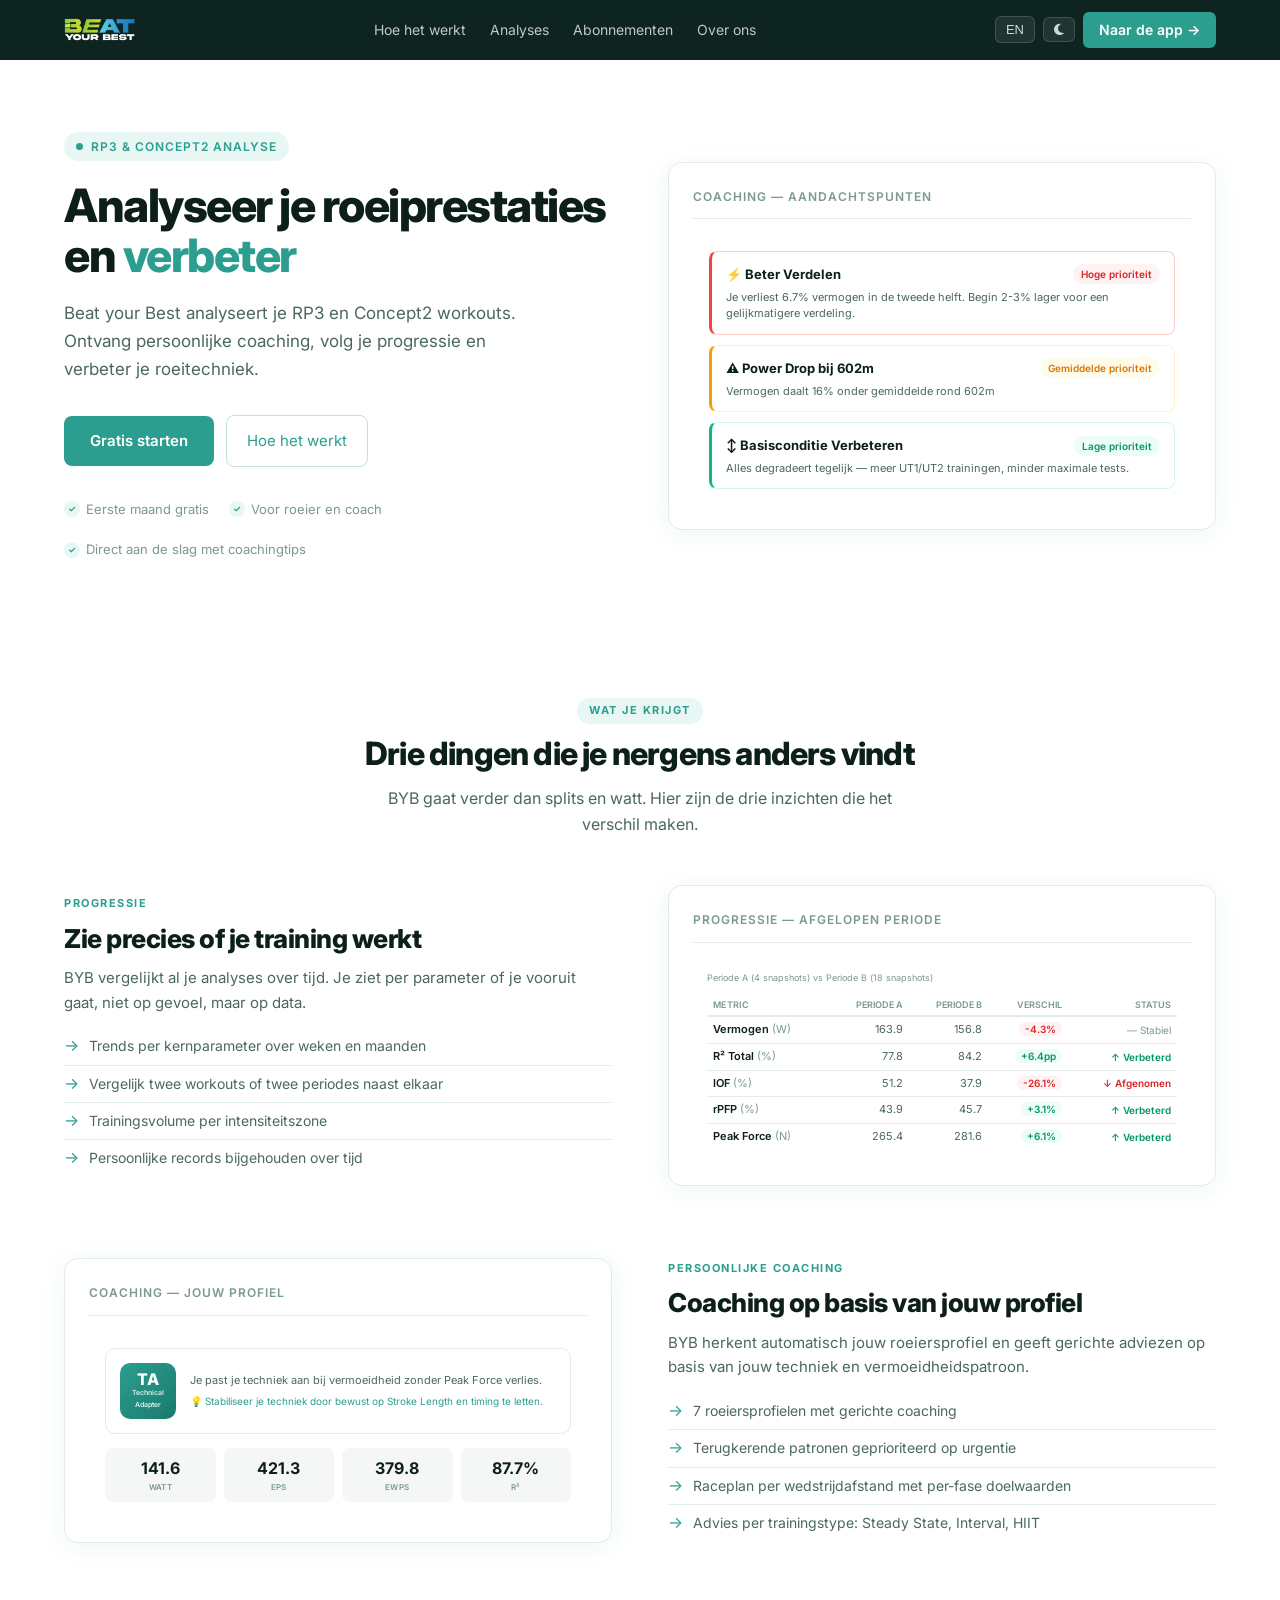
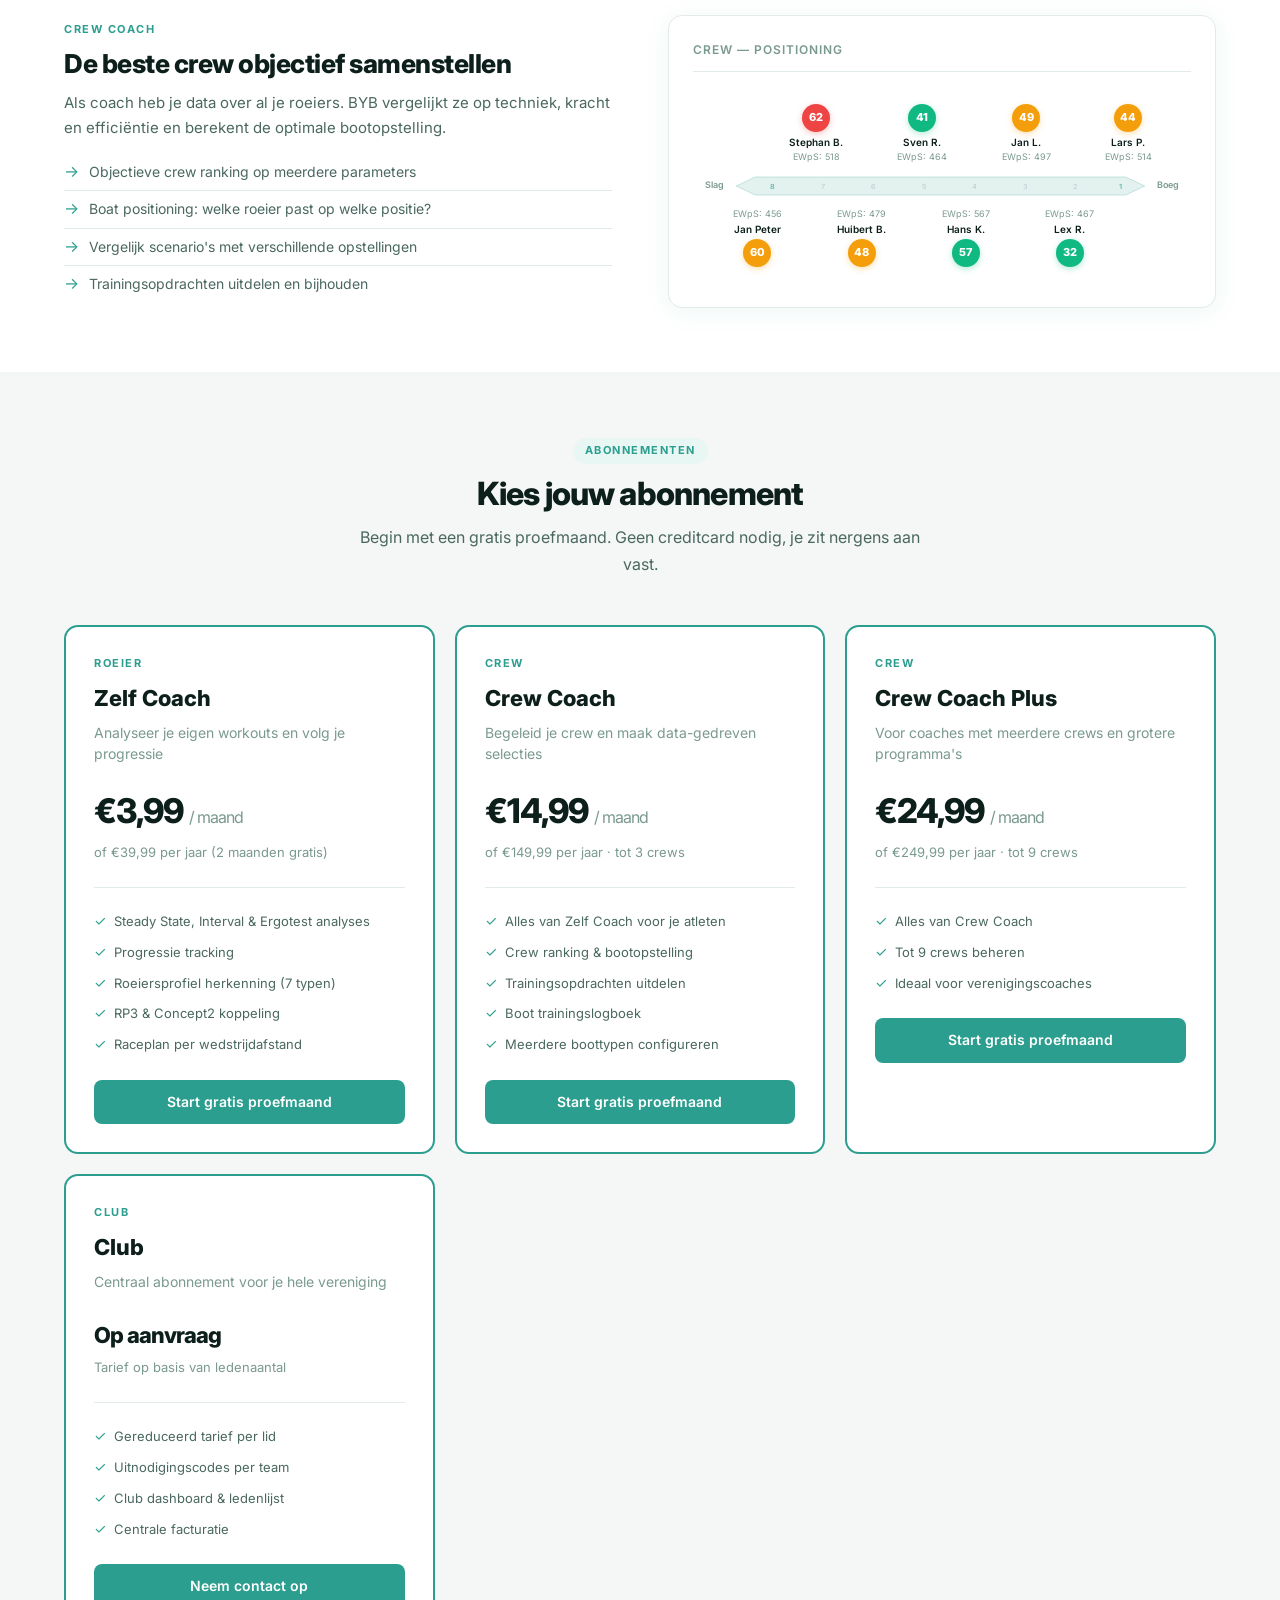
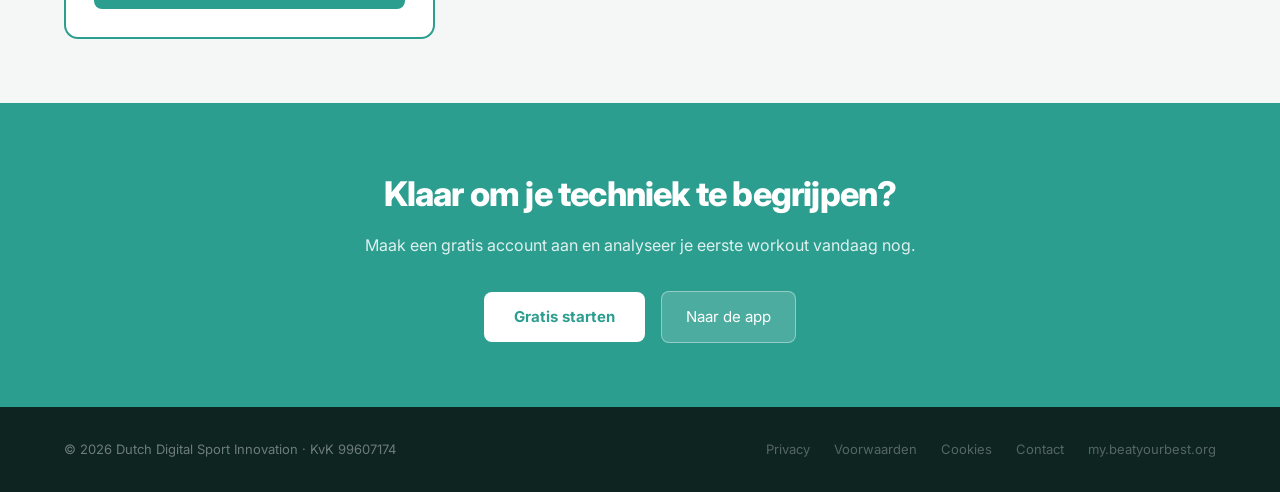
==== commit 665f021a: "fix: Spiegel → Slag in boat mockup" ====
--- a/index.html
+++ b/index.html
@@ -36,7 +36,7 @@
 <section class="hero">
   <div class="hero-content">
     <div class="hero-eyebrow"><span class="hero-eyebrow-dot"></span><span data-nl="RP3 &amp; Concept2 analyse" data-en="RP3 &amp; Concept2 analysis">RP3 &amp; Concept2 analyse</span></div>
-    <h1 class="hero-title"><span data-nl="Analyseer je roeiprestaties en word" data-en="Analyse your rowing performance and get">Analyseer je roeiprestaties en</span> <em data-nl="verbeter" data-en="improve">verbeter</em></h1>
+    <h1 class="hero-title"><span data-nl="Analyseer je roeiprestaties en" data-en="Analyse your rowing performance and">Analyseer je roeiprestaties en</span> <em data-nl="verbeter" data-en="improve">verbeter</em></h1>
     <p class="hero-body" data-nl="Beat your Best analyseert je RP3 en Concept2 workouts. Ontvang persoonlijke coaching, volg je progressie en verbeter je roeitechniek." data-en="Beat your Best analyses your RP3 and Concept2 workouts. Receive personal coaching, track your progression and improve your technique.">Beat your Best analyseert je RP3 en Concept2 workouts. Ontvang persoonlijke coaching, volg je progressie en verbeter je roeitechniek.</p>
     <div class="hero-actions">
       <a href="https://my.beatyourbest.org/register" class="btn-hero" data-nl="Gratis starten" data-en="Start for free">Gratis starten</a>
@@ -196,7 +196,7 @@
         </div>
         <!-- Slim pointed boat SVG -->
         <div style="display:flex;align-items:center;margin:10px 0;">
-          <span style="font-size:9px;color:var(--text-muted);font-weight:600;margin-right:6px;flex-shrink:0;" data-nl="Spiegel" data-en="Stern">Spiegel</span>
+          <span style="font-size:9px;color:var(--text-muted);font-weight:600;margin-right:6px;flex-shrink:0;" data-nl="Slag" data-en="Stern">Slag</span>
           <svg viewBox="0 0 400 22" style="flex:1;height:22px;" preserveAspectRatio="none">
             <path d="M6,11 L24,2 L376,2 L394,11 L376,20 L24,20 Z" fill="#c8e6df" stroke="#2c9e8f" stroke-width="0.5" opacity="0.5"/>
             <text x="38" y="14" font-size="7" fill="#2c9e8f" font-weight="600" opacity="0.7">8</text>
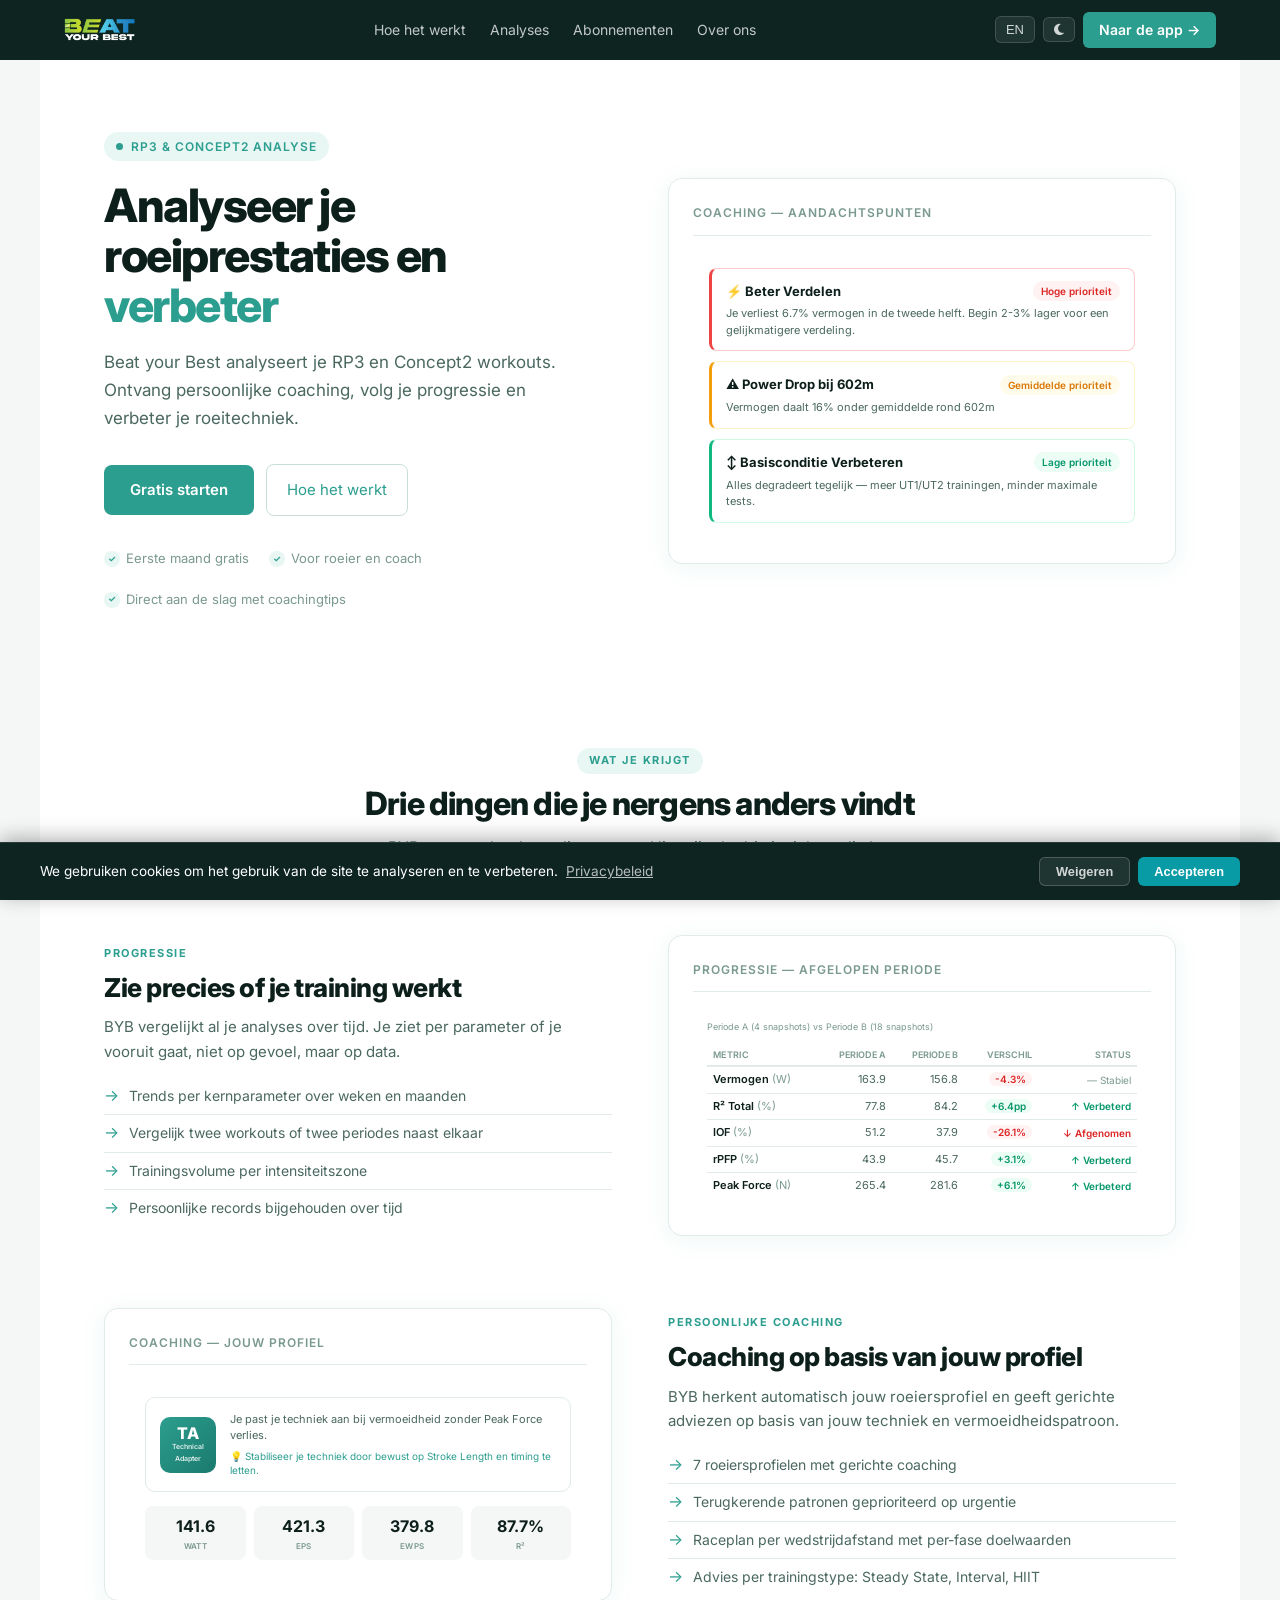
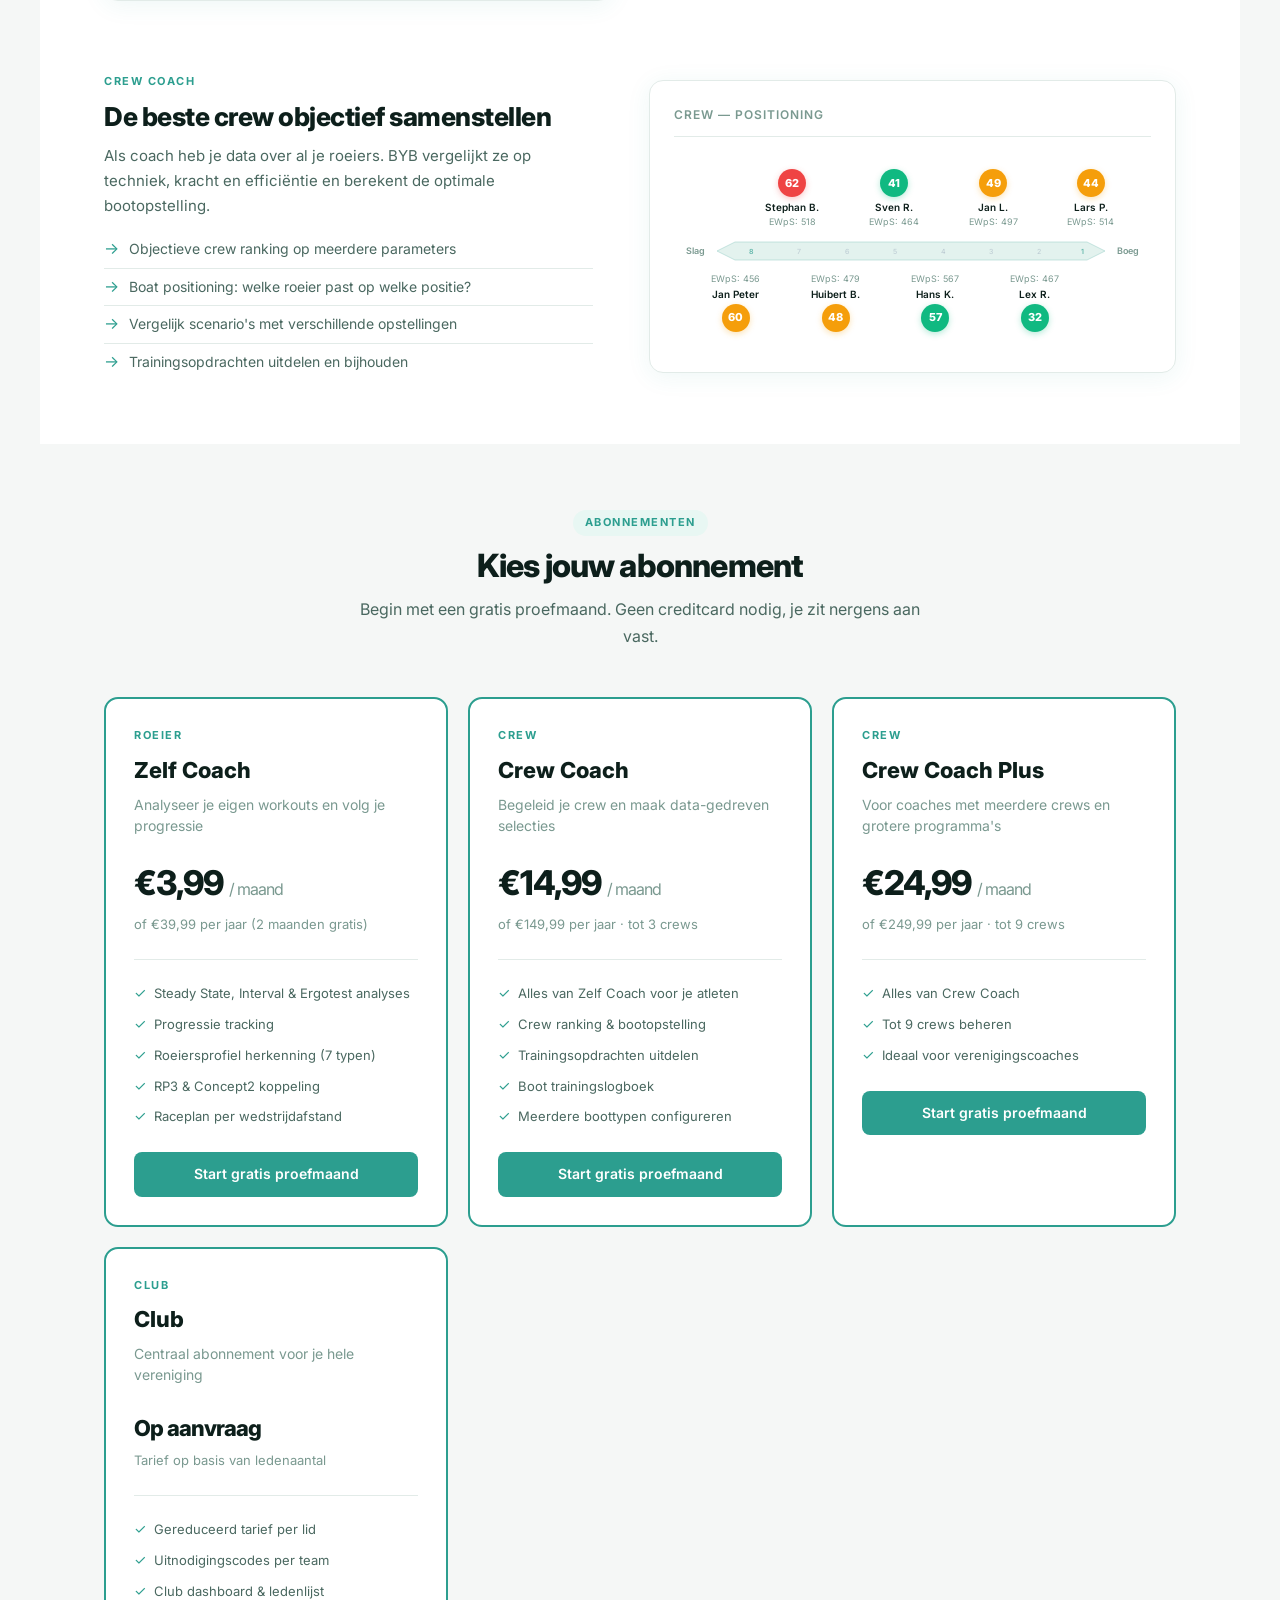
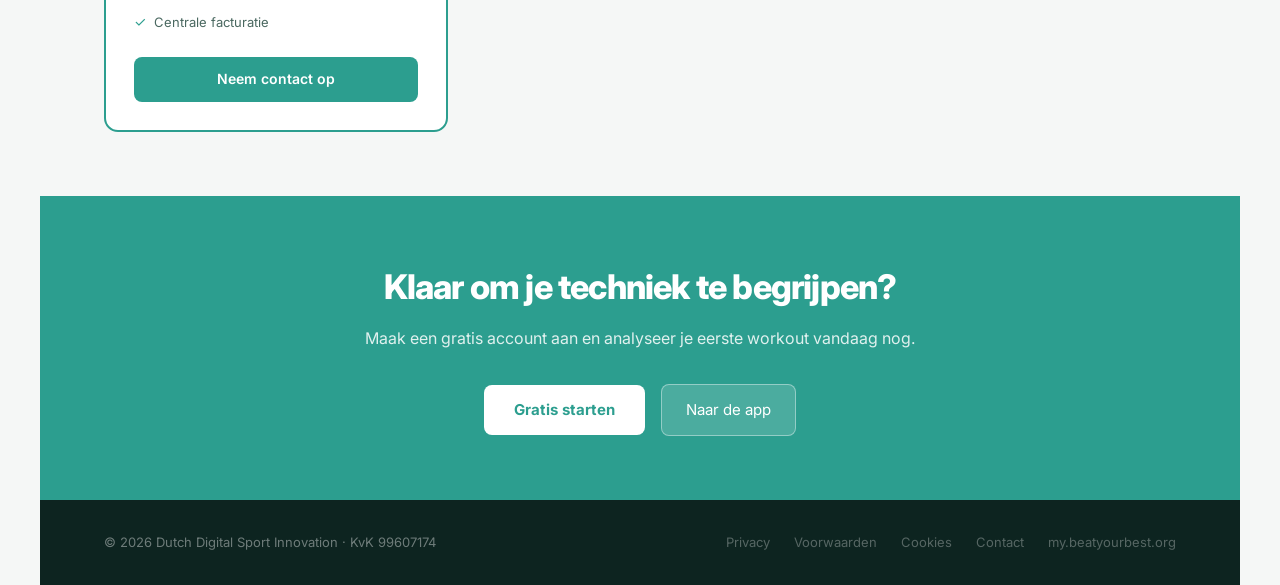
==== commit 65f296ba: "feat: add Google Analytics (G-0WB2DKKF03) with cookie consent banner GA4 only loads after user accep" ====
--- a/index.html
+++ b/index.html
@@ -14,6 +14,25 @@
   <link href="https://fonts.googleapis.com/css2?family=Inter:wght@400;500;600;700&display=swap" rel="stylesheet">
   <link rel="stylesheet" href="https://cdnjs.cloudflare.com/ajax/libs/font-awesome/6.4.0/css/all.min.css">
   <link rel="stylesheet" href="style.css">
+
+  <!-- Google Analytics (loaded after cookie consent) -->
+  <script>
+    window.bybGaId = 'G-0WB2DKKF03';
+    function bybLoadGA() {
+      if (window._gaLoaded) return;
+      window._gaLoaded = true;
+      var s = document.createElement('script');
+      s.async = true;
+      s.src = 'https://www.googletagmanager.com/gtag/js?id=' + window.bybGaId;
+      document.head.appendChild(s);
+      window.dataLayer = window.dataLayer || [];
+      function gtag(){dataLayer.push(arguments);}
+      window.gtag = gtag;
+      gtag('js', new Date());
+      gtag('config', window.bybGaId, { anonymize_ip: true });
+    }
+    if (localStorage.getItem('byb-cookie-consent') === 'accepted') { bybLoadGA(); }
+  </script>
 </head>
 <body>
 
@@ -312,5 +331,38 @@
 </footer>
 
 <script src="main.js"></script>
+
+<!-- Cookie Consent Banner -->
+<div id="cookie-banner" style="display:none;position:fixed;bottom:0;left:0;right:0;z-index:10000;background:var(--bg-nav);color:#fff;padding:14px 20px;box-shadow:0 -4px 20px rgba(0,0,0,0.3);border-top:1px solid rgba(255,255,255,0.1);">
+  <div style="max-width:1200px;margin:0 auto;display:flex;align-items:center;gap:16px;flex-wrap:wrap;">
+    <div style="flex:1;min-width:200px;font-size:0.85rem;line-height:1.5;">
+      <span data-nl="We gebruiken cookies om het gebruik van de site te analyseren en te verbeteren." data-en="We use cookies to analyze and improve the site experience." id="cookie-text">We gebruiken cookies om het gebruik van de site te analyseren en te verbeteren.</span>
+      <a href="privacy.html" style="color:rgba(255,255,255,0.7);text-decoration:underline;margin-left:4px;" data-nl="Privacybeleid" data-en="Privacy policy" id="cookie-link">Privacybeleid</a>
+    </div>
+    <div style="display:flex;gap:8px;flex-shrink:0;">
+      <button onclick="bybCookieConsent('declined')" style="padding:6px 16px;border-radius:6px;font-size:0.8rem;font-weight:600;cursor:pointer;background:rgba(255,255,255,0.08);border:1px solid rgba(255,255,255,0.2);color:rgba(255,255,255,0.8);" data-nl="Weigeren" data-en="Decline" id="cookie-decline">Weigeren</button>
+      <button onclick="bybCookieConsent('accepted')" style="padding:6px 16px;border-radius:6px;font-size:0.8rem;font-weight:600;cursor:pointer;background:#089ba6;border:none;color:#fff;" data-nl="Accepteren" data-en="Accept" id="cookie-accept">Accepteren</button>
+    </div>
+  </div>
+</div>
+<script>
+(function() {
+  if (!localStorage.getItem('byb-cookie-consent')) {
+    document.getElementById('cookie-banner').style.display = 'block';
+  }
+  var lang = document.documentElement.getAttribute('data-lang') || localStorage.getItem('byb-lang') || 'nl';
+  if (lang === 'en') {
+    ['cookie-text','cookie-link','cookie-decline','cookie-accept'].forEach(function(id) {
+      var el = document.getElementById(id);
+      if (el && el.dataset.en) el.textContent = el.dataset.en;
+    });
+  }
+})();
+function bybCookieConsent(choice) {
+  localStorage.setItem('byb-cookie-consent', choice);
+  document.getElementById('cookie-banner').style.display = 'none';
+  if (choice === 'accepted') bybLoadGA();
+}
+</script>
 </body>
 </html>
--- a/style.css
+++ b/style.css
@@ -45,8 +45,11 @@
 a{color:var(--accent);text-decoration:none}
 img{max-width:100%;display:block}
 
+/* Max content width for large screens */
+.hero,.section,.section-card,.page-header,.prose,.footer,.cta-block{max-width:1200px;margin-left:auto;margin-right:auto}
+
 /* NAV */
-.nav{background:var(--bg-nav);padding:0 5%;display:flex;align-items:center;justify-content:space-between;height:60px;position:sticky;top:0;z-index:100;gap:16px}
+.nav{background:var(--bg-nav);padding:0 calc(max(5%, (100% - 1200px) / 2));display:flex;align-items:center;justify-content:space-between;height:60px;position:sticky;top:0;z-index:100;gap:16px}
 .nav-logo{display:flex;align-items:center;flex-shrink:0}
 .nav-logo img{height:36px;border-radius:4px;display:block}
 .nav-links{display:flex;gap:24px;align-items:center}
